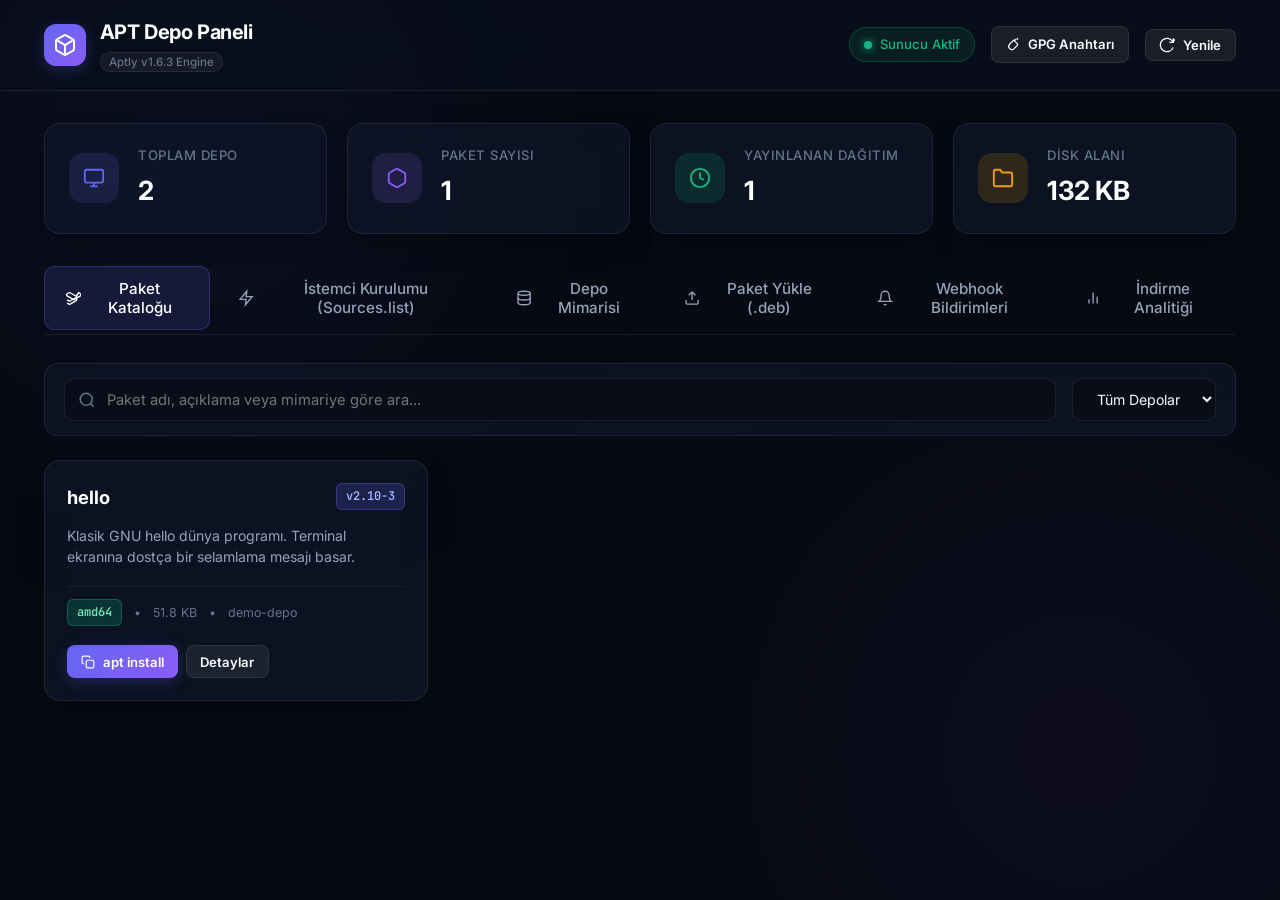
==== web/index.html @ 7cd5e66a "feat(metrics): add package download analytics, KPI cards, leaderboard and log parser" ====
<!DOCTYPE html>
<html lang="tr">
<head>
    <meta charset="UTF-8">
    <meta name="viewport" content="width=device-width, initial-scale=1.0">
    <title>APT Depo Yönetim Paneli</title>
    <meta name="description" content="Modern, hızlı ve açık kaynak APT Repository kontrol paneli. Paket arama, istemci yapılandırma ve durum izleme.">
    <!-- Google Fonts -->
    <link rel="preconnect" href="https://fonts.googleapis.com">
    <link rel="preconnect" href="https://fonts.gstatic.com" crossorigin>
    <link href="https://fonts.googleapis.com/css2?family=Inter:wght@300;400;500;600;700;800&family=JetBrains+Mono:wght@400;500;600&display=swap" rel="stylesheet">
    <link rel="stylesheet" href="index.css">
    <link rel="icon" type="image/svg+xml" href="data:image/svg+xml,<svg xmlns='http://www.w3.org/2000/svg' viewBox='0 0 24 24' fill='none' stroke='%236366f1' stroke-width='2'><path d='M21 16V8a2 2 0 0 0-1-1.73l-7-4a2 2 0 0 0-2 0l-7 4A2 2 0 0 0 3 8v8a2 2 0 0 0 1 1.73l7 4a2 2 0 0 0 2 0l7-4A2 2 0 0 0 21 16z'></path><polyline points='3.27 6.96 12 12.01 20.73 6.96'></polyline><line x1='12' y1='22.08' x2='12' y2='12'></line></svg>">
</head>
<body>
    <!-- Arka Plan Efekt Işıkları -->
    <div class="bg-glow bg-glow-1"></div>
    <div class="bg-glow bg-glow-2"></div>

    <!-- Üst Başlık (Navbar) -->
    <header class="navbar" id="mainNavbar">
        <div class="nav-container">
            <div class="nav-brand">
                <div class="brand-icon">
                    <svg width="24" height="24" viewBox="0 0 24 24" fill="none" stroke="currentColor" stroke-width="2">
                        <path d="M21 16V8a2 2 0 0 0-1-1.73l-7-4a2 2 0 0 0-2 0l-7 4A2 2 0 0 0 3 8v8a2 2 0 0 0 1 1.73l7 4a2 2 0 0 0 2 0l7-4A2 2 0 0 0 21 16z"></path>
                        <polyline points="3.27 6.96 12 12.01 20.73 6.96"></polyline>
                        <line x1="12" y1="22.08" x2="12" y2="12"></line>
                    </svg>
                </div>
                <div class="brand-text">
                    <span class="brand-title">APT Depo Paneli</span>
                    <span class="brand-badge">Aptly v1.6.3 Engine</span>
                </div>
            </div>

            <div class="nav-actions">
                <div class="server-status" id="serverStatusBadge">
                    <span class="status-dot"></span>
                    <span class="status-label" id="statusLabel">Sunucu Aktif</span>
                </div>
                <a href="/public.key" download="parslinux-archive-keyring.gpg" class="btn btn-secondary btn-sm" id="btnDownloadGpgNav" title="GPG Depo İmza Anahtarını İndir">
                    <svg width="15" height="15" viewBox="0 0 24 24" fill="none" stroke="currentColor" stroke-width="2">
                        <path d="M21 2l-2 2m-1-1l-3 3m5 5l-6-6-7 7a5 5 0 0 0 7 7l6-6z"></path>
                    </svg>
                    <span>GPG Anahtarı</span>
                </a>
                <button class="btn btn-secondary btn-sm" id="btnRefresh" title="Verileri Yenile">
                    <svg width="16" height="16" viewBox="0 0 24 24" fill="none" stroke="currentColor" stroke-width="2">
                        <path d="M21.5 2v6h-6M21.34 15.57a10 10 0 1 1-.57-8.38l5.67-5.67"/>
                    </svg>
                    <span>Yenile</span>
                </button>
            </div>
        </div>
    </header>

    <!-- Ana Konteyner -->
    <main class="main-content">
        <!-- İstatistik Kartları -->
        <section class="stats-grid" id="statsSection">
            <div class="stat-card">
                <div class="stat-icon stat-icon-blue">
                    <svg width="22" height="22" viewBox="0 0 24 24" fill="none" stroke="currentColor" stroke-width="2">
                        <rect x="2" y="3" width="20" height="14" rx="2" ry="2"></rect>
                        <line x1="8" y1="21" x2="16" y2="21"></line>
                        <line x1="12" y1="17" x2="12" y2="21"></line>
                    </svg>
                </div>
                <div class="stat-info">
                    <span class="stat-label">Toplam Depo</span>
                    <h3 class="stat-value" id="statRepoCount">--</h3>
                </div>
            </div>

            <div class="stat-card">
                <div class="stat-icon stat-icon-purple">
                    <svg width="22" height="22" viewBox="0 0 24 24" fill="none" stroke="currentColor" stroke-width="2">
                        <path d="M21 16V8a2 2 0 0 0-1-1.73l-7-4a2 2 0 0 0-2 0l-7 4A2 2 0 0 0 3 8v8a2 2 0 0 0 1 1.73l7 4a2 2 0 0 0 2 0l7-4A2 2 0 0 0 21 16z"></path>
                    </svg>
                </div>
                <div class="stat-info">
                    <span class="stat-label">Paket Sayısı</span>
                    <h3 class="stat-value" id="statPackageCount">--</h3>
                </div>
            </div>

            <div class="stat-card">
                <div class="stat-icon stat-icon-emerald">
                    <svg width="22" height="22" viewBox="0 0 24 24" fill="none" stroke="currentColor" stroke-width="2">
                        <circle cx="12" cy="12" r="10"></circle>
                        <polyline points="12 6 12 12 16 14"></polyline>
                    </svg>
                </div>
                <div class="stat-info">
                    <span class="stat-label">Yayınlanan Dağıtım</span>
                    <h3 class="stat-value" id="statPublishCount">--</h3>
                </div>
            </div>

            <div class="stat-card">
                <div class="stat-icon stat-icon-amber">
                    <svg width="22" height="22" viewBox="0 0 24 24" fill="none" stroke="currentColor" stroke-width="2">
                        <path d="M22 19a2 2 0 0 1-2 2H4a2 2 0 0 1-2-2V5a2 2 0 0 1 2-2h5l2 3h9a2 2 0 0 1 2 2z"></path>
                    </svg>
                </div>
                <div class="stat-info">
                    <span class="stat-label">Disk Alanı</span>
                    <h3 class="stat-value" id="statDiskUsage">--</h3>
                </div>
            </div>
        </section>

        <!-- Sekmeler (Tabs) -->
        <nav class="tabs-nav" id="tabsNav">
            <button class="tab-btn active" data-tab="packagesTab" id="tabBtnPackages">
                <svg width="18" height="18" viewBox="0 0 24 24" fill="none" stroke="currentColor" stroke-width="2">
                    <path d="M16.5 9.4 7.55 4.24a1.79 1.79 0 0 0-1.8 0L3.1 5.75a1.8 1.8 0 0 0 0 3.12l8.95 5.16a1.79 1.79 0 0 0 1.8 0l8.95-5.16a1.8 1.8 0 0 0 0-3.12l-2.65-1.53z"></path>
                    <path d="m3.1 14.85 2.65 1.53a1.79 1.79 0 0 0 1.8 0l8.95-5.16a1.8 1.8 0 0 0 0-3.12"></path>
                    <path d="m3.1 19.45 2.65 1.53a1.79 1.79 0 0 0 1.8 0l8.95-5.16a1.8 1.8 0 0 0 0-3.12"></path>
                </svg>
                <span>Paket Kataloğu</span>
            </button>

            <button class="tab-btn" data-tab="setupTab" id="tabBtnSetup">
                <svg width="18" height="18" viewBox="0 0 24 24" fill="none" stroke="currentColor" stroke-width="2">
                    <polygon points="13 2 3 14 12 14 11 22 21 10 12 10 13 2"></polygon>
                </svg>
                <span>İstemci Kurulumu (Sources.list)</span>
            </button>

            <button class="tab-btn" data-tab="reposTab" id="tabBtnRepos">
                <svg width="18" height="18" viewBox="0 0 24 24" fill="none" stroke="currentColor" stroke-width="2">
                    <ellipse cx="12" cy="5" rx="9" ry="3"></ellipse>
                    <path d="M21 12c0 1.66-4 3-9 3s-9-1.34-9-3"></path>
                    <path d="M3 5v14c0 1.66 4 3 9 3s9-1.34 9-3V5"></path>
                </svg>
                <span>Depo Mimarisi</span>
            </button>

            <button class="tab-btn" data-tab="uploadTab" id="tabBtnUpload">
                <svg width="18" height="18" viewBox="0 0 24 24" fill="none" stroke="currentColor" stroke-width="2">
                    <path d="M21 15v4a2 2 0 0 1-2 2H5a2 2 0 0 1-2-2v-4"></path>
                    <polyline points="17 8 12 3 7 8"></polyline>
                    <line x1="12" y1="3" x2="12" y2="15"></line>
                </svg>
                <span>Paket Yükle (.deb)</span>
            </button>

            <button class="tab-btn" data-tab="webhookTab" id="tabBtnWebhook">
                <svg width="18" height="18" viewBox="0 0 24 24" fill="none" stroke="currentColor" stroke-width="2">
                    <path d="M18 8A6 6 0 0 0 6 8c0 7-3 9-3 9h18s-3-2-3-9"></path>
                    <path d="M13.73 21a2 2 0 0 1-3.46 0"></path>
                </svg>
                <span>Webhook Bildirimleri</span>
            </button>

            <button class="tab-btn" data-tab="metricsTab" id="tabBtnMetrics">
                <svg width="18" height="18" viewBox="0 0 24 24" fill="none" stroke="currentColor" stroke-width="2">
                    <line x1="18" y1="20" x2="18" y2="10"></line>
                    <line x1="12" y1="20" x2="12" y2="4"></line>
                    <line x1="6" y1="20" x2="6" y2="14"></line>
                </svg>
                <span>İndirme Analitiği</span>
            </button>
        </nav>

        <!-- SEKME 1: PAKET KATALOĞU -->
        <div class="tab-content active" id="packagesTab">
            <!-- Arama & Filtre Çubuğu -->
            <div class="filter-card">
                <div class="search-input-group">
                    <svg class="search-icon" width="18" height="18" viewBox="0 0 24 24" fill="none" stroke="currentColor" stroke-width="2">
                        <circle cx="11" cy="11" r="8"></circle>
                        <line x1="21" y1="21" x2="16.65" y2="16.65"></line>
                    </svg>
                    <input type="text" id="searchInput" placeholder="Paket adı, açıklama veya mimariye göre ara..." autocomplete="off">
                </div>
                <div class="filter-select-group">
                    <select id="repoFilterSelect" aria-label="Depo Filtrele">
                        <option value="all">Tüm Depolar</option>
                    </select>
                </div>
            </div>

            <!-- Paket Kartları Grid -->
            <div class="packages-grid" id="packagesGrid">
                <div class="loading-state" id="packagesLoadingState">
                    <div class="spinner"></div>
                    <p>Paketler taranıyor...</p>
                </div>
            </div>
        </div>

        <!-- SEKME 2: İSTEMCİ KURULUMU (SOURCES.LIST GENERATOR) -->
        <div class="tab-content" id="setupTab">
            <div class="panel-card">
                <div class="panel-header">
                    <div>
                        <h2 class="panel-title">Debian / Ubuntu İstemci Bağlantısı</h2>
                        <p class="panel-subtitle">Bu deponun paketlerini kurmak isteyen istemci makinelerde aşağıdaki adımları uygulayın.</p>
                    </div>
                </div>

                <!-- Hızlı Tek Satır Kurulum Kutusu -->
                <div style="background: linear-gradient(135deg, rgba(99, 102, 241, 0.15), rgba(139, 92, 246, 0.15)); border: 1px solid rgba(99, 102, 241, 0.35); border-radius: 14px; padding: 1.25rem; margin-bottom: 2rem;">
                    <div style="display: flex; align-items: center; gap: 0.6rem; margin-bottom: 0.6rem;">
                        <span style="font-size: 1.2rem;">⚡</span>
                        <h4 style="font-size: 1.05rem; font-weight: 700; color: #fff;">Tek Komutla Otomatik Kurulum (GPG + Depo)</h4>
                        <span class="badge badge-emerald">Önerilen</span>
                    </div>
                    <p style="font-size: 0.88rem; color: var(--text-secondary); margin-bottom: 0.85rem;">İstemci makinenizde sadece şu tek satırı çalıştırarak GPG anahtarını ve depo listesini otomatik kurabilirsiniz:</p>
                    <div class="code-box">
                        <pre><code id="codeOneLineInstall">curl -sSL http://localhost:8080/install.sh | sudo bash</code></pre>
                        <button class="copy-btn" data-copy="codeOneLineInstall" title="Kopyala">
                            <svg width="16" height="16" viewBox="0 0 24 24" fill="none" stroke="currentColor" stroke-width="2"><rect x="9" y="9" width="13" height="13" rx="2" ry="2"></rect><path d="M5 15H4a2 2 0 0 1-2-2V4a2 2 0 0 1 2-2h9a2 2 0 0 1 2 2v1"></path></svg>
                            <span>Kopyala</span>
                        </button>
                    </div>
                </div>

                <div class="setup-steps">
                    <!-- Adım 0: GPG İmzalı Kurulum (Önerilen) -->
                    <div class="setup-step">
                        <div class="step-badge" style="background: #10b981;">🔑</div>
                        <div class="step-body">
                            <h4 class="step-title">GPG Anahtarını İndirin ve Doğrulayın (Güvenli Yöntem)</h4>
                            <p class="step-desc">Resmi Debian standartlarına uygun olarak genel anahtarı <code>/etc/apt/keyrings/</code> dizinine kaydedin:</p>
                            <div class="code-box">
                                <pre><code id="codeGpgKeyImport">sudo mkdir -p /etc/apt/keyrings && curl -fsSL http://localhost:8080/public.key | sudo gpg --dearmor --yes -o /etc/apt/keyrings/parslinux-archive-keyring.gpg</code></pre>
                                <button class="copy-btn" data-copy="codeGpgKeyImport" title="Kopyala">
                                    <svg width="16" height="16" viewBox="0 0 24 24" fill="none" stroke="currentColor" stroke-width="2"><rect x="9" y="9" width="13" height="13" rx="2" ry="2"></rect><path d="M5 15H4a2 2 0 0 1-2-2V4a2 2 0 0 1 2-2h9a2 2 0 0 1 2 2v1"></path></svg>
                                    <span>Kopyala</span>
                                </button>
                            </div>
                        </div>
                    </div>

                    <!-- Adım 1 -->
                    <div class="setup-step">
                        <div class="step-badge">1</div>
                        <div class="step-body">
                            <h4 class="step-title">GPG İmzalı Depo Adresini Sources Listesine Ekleyin</h4>
                            <p class="step-desc">İstemci makinede <code>/etc/apt/sources.list.d/parslinux.list</code> dosyasını oluşturun:</p>
                            <div class="code-box">
                                <pre><code id="codeSourcesGpgLine">echo "deb [signed-by=/etc/apt/keyrings/parslinux-archive-keyring.gpg] http://localhost:8080/ bookworm main" | sudo tee /etc/apt/sources.list.d/parslinux.list</code></pre>
                                <button class="copy-btn" data-copy="codeSourcesGpgLine" title="Kopyala">
                                    <svg width="16" height="16" viewBox="0 0 24 24" fill="none" stroke="currentColor" stroke-width="2"><rect x="9" y="9" width="13" height="13" rx="2" ry="2"></rect><path d="M5 15H4a2 2 0 0 1-2-2V4a2 2 0 0 1 2-2h9a2 2 0 0 1 2 2v1"></path></svg>
                                    <span>Kopyala</span>
                                </button>
                            </div>
                        </div>
                    </div>

                    <!-- Alternatif Güvensiz / Test Kurulumu -->
                    <div class="setup-step">
                        <div class="step-badge" style="background: #64748b;">⚡</div>
                        <div class="step-body">
                            <h4 class="step-title">Alternatif: GPG'siz Test Kurulumu (trusted=yes)</h4>
                            <p class="step-desc">Test ortamları için imza kontrolü olmadan hızlıca bağlanmak isterseniz:</p>
                            <div class="code-box">
                                <pre><code id="codeSourcesLine">echo "deb [trusted=yes] http://localhost:8080/ bookworm main" | sudo tee /etc/apt/sources.list.d/parslinux.list</code></pre>
                                <button class="copy-btn" data-copy="codeSourcesLine" title="Kopyala">
                                    <svg width="16" height="16" viewBox="0 0 24 24" fill="none" stroke="currentColor" stroke-width="2"><rect x="9" y="9" width="13" height="13" rx="2" ry="2"></rect><path d="M5 15H4a2 2 0 0 1-2-2V4a2 2 0 0 1 2-2h9a2 2 0 0 1 2 2v1"></path></svg>
                                    <span>Kopyala</span>
                                </button>
                            </div>
                        </div>
                    </div>

                    <!-- Adım 2 -->
                    <div class="setup-step">
                        <div class="step-badge">2</div>
                        <div class="step-body">
                            <h4 class="step-title">Paket Listelerini Güncelleyin</h4>
                            <p class="step-desc">Yeni eklenen deponun meta verilerini ve paket listesini çekin:</p>
                            <div class="code-box">
                                <pre><code id="codeAptUpdate">sudo apt update</code></pre>
                                <button class="copy-btn" data-copy="codeAptUpdate" title="Kopyala">
                                    <svg width="16" height="16" viewBox="0 0 24 24" fill="none" stroke="currentColor" stroke-width="2"><rect x="9" y="9" width="13" height="13" rx="2" ry="2"></rect><path d="M5 15H4a2 2 0 0 1-2-2V4a2 2 0 0 1 2-2h9a2 2 0 0 1 2 2v1"></path></svg>
                                    <span>Kopyala</span>
                                </button>
                            </div>
                        </div>
                    </div>

                    <!-- Adım 3 -->
                    <div class="setup-step">
                        <div class="step-badge">3</div>
                        <div class="step-body">
                            <h4 class="step-title">İstediğiniz Paketi Kurun</h4>
                            <p class="step-desc">Artık depodaki paketleri standart apt aracıyla kurabilirsiniz:</p>
                            <div class="code-box">
                                <pre><code id="codeAptInstall">sudo apt install hello</code></pre>
                                <button class="copy-btn" data-copy="codeAptInstall" title="Kopyala">
                                    <svg width="16" height="16" viewBox="0 0 24 24" fill="none" stroke="currentColor" stroke-width="2"><rect x="9" y="9" width="13" height="13" rx="2" ry="2"></rect><path d="M5 15H4a2 2 0 0 1-2-2V4a2 2 0 0 1 2-2h9a2 2 0 0 1 2 2v1"></path></svg>
                                    <span>Kopyala</span>
                                </button>
                            </div>
                        </div>
                    </div>
                </div>
            </div>
        </div>

        <!-- SEKME 3: DEPO MİMARİSİ -->
        <div class="tab-content" id="reposTab">
            <div class="panel-card">
                <div class="panel-header">
                    <div>
                        <h2 class="panel-title">Tanımlı Yerel Depolar ve Yayınlar</h2>
                        <p class="panel-subtitle">Aptly veritabanındaki yerel depolar, yayınlanan dağıtımlar ve depolama durumları.</p>
                    </div>
                </div>

                <div class="repo-tree-container" id="repoTreeContainer">
                    <div class="loading-state">
                        <div class="spinner"></div>
                        <p>Depo mimarisi yükleniyor...</p>
                    </div>
                </div>
        </div>

        <!-- SEKME 4: PAKET YÜKLEME FORMU -->
        <div class="tab-content" id="uploadTab">
            <div class="panel-card">
                <div class="panel-header">
                    <div>
                        <h2 class="panel-title">Depoya Yeni Paket Yükle</h2>
                        <p class="panel-subtitle">Yerel bilgisayarınızdaki .deb paketlerini sürükleyip bırakarak depoya ekleyin ve anında yayınlayın.</p>
                    </div>
                </div>

                <div class="upload-container">
                    <div style="margin-bottom: 1.5rem;">
                        <label for="uploadTargetRepo" style="display: block; font-size: 0.9rem; font-weight: 600; color: #fff; margin-bottom: 0.5rem;">Hedef Depo:</label>
                        <select id="uploadTargetRepo" style="background: rgba(0, 0, 0, 0.35); border: 1px solid var(--border-color); color: #fff; padding: 0.65rem 1rem; border-radius: 10px; width: 100%; max-width: 360px; font-family: inherit; font-size: 0.9rem; outline: none;">
                            <!-- Dinamik dolar -->
                        </select>
                    </div>

                    <div class="dropzone" id="dropzone">
                        <div class="dropzone-icon">
                            <svg width="48" height="48" viewBox="0 0 24 24" fill="none" stroke="currentColor" stroke-width="1.5">
                                <path d="M21 15v4a2 2 0 0 1-2 2H5a2 2 0 0 1-2-2v-4"></path>
                                <polyline points="17 8 12 3 7 8"></polyline>
                                <line x1="12" y1="3" x2="12" y2="15"></line>
                            </svg>
                        </div>
                        <h4 class="dropzone-title">.deb Dosyalarını Buraya Sürükleyip Bırakın</h4>
                        <p class="dropzone-subtitle">veya dosya seçmek için tıklayın</p>
                        <input type="file" id="fileInput" accept=".deb" multiple style="display: none;">
                    </div>

                    <div id="uploadSelectedFiles" style="margin-top: 1.5rem; display: none;">
                        <h5 style="color: #fff; font-size: 0.95rem; margin-bottom: 0.6rem;">Seçilen Paketler:</h5>
                        <ul id="selectedFilesList" style="list-style: none; display: flex; flex-direction: column; gap: 0.5rem;"></ul>
                        <div style="margin-top: 1.25rem; display: flex; gap: 1rem; align-items: center;">
                            <button class="btn btn-primary" id="btnSubmitUpload">
                                <svg width="16" height="16" viewBox="0 0 24 24" fill="none" stroke="currentColor" stroke-width="2">
                                    <polyline points="20 6 9 17 4 12"></polyline>
                                </svg>
                                <span>Depoya Yükle ve Yayınla</span>
                            </button>
                            <span id="uploadProgressText" style="font-size: 0.88rem; color: var(--text-muted);"></span>
                        </div>
                    </div>
                </div>
            </div>
        </div>

        <!-- SEKME 5: WEBHOOK BİLDİRİMLERİ (DISCORD / TELEGRAM / SLACK) -->
        <div class="tab-content" id="webhookTab">
            <div class="panel-card">
                <div class="panel-header" style="display: flex; justify-content: space-between; align-items: flex-start; flex-wrap: wrap; gap: 1rem;">
                    <div>
                        <h2 class="panel-title">📢 Webhook Bildirim Entegrasyonu</h2>
                        <p class="panel-subtitle">Depoya yeni .deb paketi yüklendiğinde Discord, Telegram veya Slack kanallarına anında canlı duyuru gönderin.</p>
                    </div>
                    <div id="webhookStatusIndicator" class="badge badge-primary" style="font-size: 0.85rem; padding: 0.5rem 0.9rem;">
                        Durum Kontrol Ediliyor...
                    </div>
                </div>

                <div class="webhook-grid">
                    <!-- Discord -->
                    <div class="webhook-card">
                        <div class="webhook-card-header">
                            <div class="webhook-card-icon" style="background: rgba(88, 101, 242, 0.2); color: #5865F2;">🎮</div>
                            <div>
                                <h4 class="webhook-card-title">Discord</h4>
                                <span class="badge badge-primary" style="font-size: 0.7rem;">Zengin Embed</span>
                            </div>
                        </div>
                        <p class="webhook-card-desc">Kanal ayarlarına gidip bir Webhook URL'si oluşturun. Yeni paketler renkli başlık ve detay kartlarıyla iletilir.</p>
                    </div>

                    <!-- Telegram -->
                    <div class="webhook-card">
                        <div class="webhook-card-header">
                            <div class="webhook-card-icon" style="background: rgba(36, 161, 222, 0.2); color: #24A1DE;">✈️</div>
                            <div>
                                <h4 class="webhook-card-title">Telegram</h4>
                                <span class="badge badge-emerald" style="font-size: 0.7rem;">Bot API</span>
                            </div>
                        </div>
                        <p class="webhook-card-desc">BotFather'dan aldığınız <code>TELEGRAM_BOT_TOKEN</code> ve grubunuzun <code>TELEGRAM_CHAT_ID</code> bilgisiyle Markdown bildirimleri alın.</p>
                    </div>

                    <!-- Slack -->
                    <div class="webhook-card">
                        <div class="webhook-card-header">
                            <div class="webhook-card-icon" style="background: rgba(74, 21, 75, 0.2); color: #E01E5A;">💼</div>
                            <div>
                                <h4 class="webhook-card-title">Slack</h4>
                                <span class="badge badge-amber" style="font-size: 0.7rem;">Incoming Webhook</span>
                            </div>
                        </div>
                        <p class="webhook-card-desc">Slack çalışma alanınızda Incoming Webhook oluşturarak ekibinize anlık paket yayın duyuruları gönderin.</p>
                    </div>
                </div>

                <!-- Test Kutusu -->
                <div class="webhook-test-box">
                    <div style="display: flex; justify-content: space-between; align-items: center; flex-wrap: wrap; gap: 1rem;">
                        <div>
                            <h4 style="color: #fff; font-size: 1rem; font-weight: 700; margin-bottom: 0.25rem;">Webhook Canlı Testi</h4>
                            <p style="color: var(--text-secondary); font-size: 0.85rem;">Yapılandırılmış kanallara örnek test paketi bildirimi gönderin.</p>
                        </div>
                        <button class="btn btn-primary" id="btnSendWebhookTest">
                            <svg width="16" height="16" viewBox="0 0 24 24" fill="none" stroke="currentColor" stroke-width="2">
                                <line x1="22" y1="2" x2="11" y2="13"></line>
                                <polygon points="22 2 15 22 11 13 2 9 22 2"></polygon>
                            </svg>
                            <span>Test Bildirimi Gönder</span>
                        </button>
                    </div>
                    <pre class="webhook-output-console" id="webhookConsoleOutput" style="display: none;"></pre>
                </div>

                <div style="margin-top: 1.5rem; background: rgba(255, 255, 255, 0.03); border: 1px dashed var(--border-color); border-radius: 10px; padding: 1rem 1.25rem; font-size: 0.85rem; color: var(--text-secondary);">
                    💡 <strong>Ayar Dosyası:</strong> <code>.webhook.env</code> dosyasını (örnek: <code>.webhook.env.example</code>) proje ana dizinine yerleştirip URL ve jetonlarınızı girmeniz yeterlidir.
                </div>
            </div>
        </div>

        <!-- SEKME 6: İNDİRME ANALİTİĞİ VE METRİKLER -->
        <div class="tab-content" id="metricsTab">
            <div class="metrics-container">
                <!-- Metrik Özet Kartları -->
                <div class="metrics-kpi-grid">
                    <div class="metric-kpi-card">
                        <div class="metric-kpi-icon icon-indigo">
                            <svg width="22" height="22" viewBox="0 0 24 24" fill="none" stroke="currentColor" stroke-width="2">
                                <path d="M21 15v4a2 2 0 0 1-2 2H5a2 2 0 0 1-2-2v-4"></path>
                                <polyline points="7 10 12 15 17 10"></polyline>
                                <line x1="12" y1="15" x2="12" y2="3"></line>
                            </svg>
                        </div>
                        <div class="metric-kpi-body">
                            <span class="metric-kpi-label">Toplam İndirme</span>
                            <h3 class="metric-kpi-val" id="metricTotalDownloads">0</h3>
                            <span class="metric-kpi-sub">Başarılı .deb istekleri</span>
                        </div>
                    </div>

                    <div class="metric-kpi-card">
                        <div class="metric-kpi-icon icon-cyan">
                            <svg width="22" height="22" viewBox="0 0 24 24" fill="none" stroke="currentColor" stroke-width="2">
                                <path d="M4 14.899A7 7 0 1 1 15.71 8h1.79a4.5 4.5 0 0 1 2.5 8.242"></path>
                                <path d="M12 12v9"></path>
                                <path d="m8 17 4 4 4-4"></path>
                            </svg>
                        </div>
                        <div class="metric-kpi-body">
                            <span class="metric-kpi-label">Aktarılan Veri</span>
                            <h3 class="metric-kpi-val" id="metricTotalBandwidth">0 MB</h3>
                            <span class="metric-kpi-sub">Bant genişliği tüketimi</span>
                        </div>
                    </div>

                    <div class="metric-kpi-card">
                        <div class="metric-kpi-icon icon-emerald">
                            <svg width="22" height="22" viewBox="0 0 24 24" fill="none" stroke="currentColor" stroke-width="2">
                                <polygon points="12 2 15.09 8.26 22 9.27 17 14.14 18.18 21.02 12 17.77 5.82 21.02 7 14.14 2 9.27 8.91 8.26 12 2"></polygon>
                            </svg>
                        </div>
                        <div class="metric-kpi-body">
                            <span class="metric-kpi-label">En Popüler Paket</span>
                            <h3 class="metric-kpi-val" id="metricTopPackage" style="font-size: 1.25rem;">-</h3>
                            <span class="metric-kpi-sub" id="metricTopPackageCount">Henüz indirme yok</span>
                        </div>
                    </div>

                    <div class="metric-kpi-card">
                        <div class="metric-kpi-icon icon-amber">
                            <svg width="22" height="22" viewBox="0 0 24 24" fill="none" stroke="currentColor" stroke-width="2">
                                <circle cx="12" cy="12" r="10"></circle>
                                <polyline points="12 6 12 12 16 14"></polyline>
                            </svg>
                        </div>
                        <div class="metric-kpi-body">
                            <span class="metric-kpi-label">Son İndirme Zamanı</span>
                            <h3 class="metric-kpi-val" id="metricLastDownload" style="font-size: 1.1rem;">-</h3>
                            <span class="metric-kpi-sub" id="metricLastPackage">-</span>
                        </div>
                    </div>
                </div>

                <!-- Detay Grid: Liderlik Tablosu & Canlı İndirme Akışı -->
                <div class="metrics-grid">
                    <!-- Sol Panel: En Çok İndirilenler Tablosu -->
                    <div class="metrics-box">
                        <div class="metrics-box-header">
                            <h4 class="metrics-box-title">
                                <svg width="18" height="18" viewBox="0 0 24 24" fill="none" stroke="currentColor" stroke-width="2">
                                    <path d="M6 9H4.5a2.5 2.5 0 0 1 0-5H6"></path>
                                    <path d="M18 9h1.5a2.5 2.5 0 0 0 0-5H18"></path>
                                    <path d="M4 22h16"></path>
                                    <path d="M10 14.66V17c0 .55-.47.98-.97 1.21C7.85 18.75 7 20.24 7 22"></path>
                                    <path d="M14 14.66V17c0 .55.47.98.97 1.21C16.15 18.75 17 20.24 17 22"></path>
                                    <path d="M18 2H6v7a6 6 0 0 0 12 0V2Z"></path>
                                </svg>
                                <span>Paket İndirme Liderlik Tablosu</span>
                            </h4>
                            <span class="badge badge-primary" id="metricTrackedPkgsBadge">0 Takip Edilen Paket</span>
                        </div>

                        <div class="metrics-table-wrapper">
                            <table class="metrics-table" id="metricsTable">
                                <thead>
                                    <tr>
                                        <th style="width: 44px;">#</th>
                                        <th>Paket Adı</th>
                                        <th>Sürüm</th>
                                        <th>İndirmeler</th>
                                        <th>Oran</th>
                                        <th>Aktarım</th>
                                    </tr>
                                </thead>
                                <tbody id="metricsTableBody">
                                    <tr>
                                        <td colspan="6" class="text-center text-muted" style="padding: 2.5rem;">Henüz kayıtlı paket indirmesi bulunmuyor.</td>
                                    </tr>
                                </tbody>
                            </table>
                        </div>
                    </div>

                    <!-- Sağ Panel: Canlı İndirme Günlüğü -->
                    <div class="metrics-box">
                        <div class="metrics-box-header">
                            <h4 class="metrics-box-title">
                                <svg width="18" height="18" viewBox="0 0 24 24" fill="none" stroke="currentColor" stroke-width="2">
                                    <polyline points="22 12 18 12 15 21 9 3 6 12 2 12"></polyline>
                                </svg>
                                <span>Canlı İndirme Günlüğü</span>
                            </h4>
                            <span class="badge badge-emerald" id="metricLiveStatusBadge">Gerçek Zamanlı</span>
                        </div>

                        <div class="metrics-feed" id="metricsFeed">
                            <div class="text-center text-muted" style="padding: 3rem 1rem;">
                                İstemcilerden (APT, browser, cURL) gelen indirme istekleri burada canlı listelenir.
                            </div>
                        </div>
                    </div>
                </div>

                <!-- Alt Aksiyon Çubuğu -->
                <div class="metrics-actions-bar">
                    <div class="metrics-actions-left">
                        <button class="btn btn-primary btn-sm" id="btnSimulateDownload">
                            <svg width="15" height="15" viewBox="0 0 24 24" fill="none" stroke="currentColor" stroke-width="2">
                                <polygon points="5 3 19 12 5 21 5 3"></polygon>
                            </svg>
                            <span>Test İndirmesi Simüle Et</span>
                        </button>
                        <button class="btn btn-secondary btn-sm" id="btnRefreshMetrics">
                            <svg width="15" height="15" viewBox="0 0 24 24" fill="none" stroke="currentColor" stroke-width="2">
                                <path d="M21.5 2v6h-6M21.34 15.57a10 10 0 1 1-.57-8.38l5.67-5.67"/>
                            </svg>
                            <span>Yenile</span>
                        </button>
                        <button class="btn btn-secondary btn-sm" id="btnResetMetrics" style="border-color: rgba(239, 68, 68, 0.4); color: #f87171;">
                            <svg width="15" height="15" viewBox="0 0 24 24" fill="none" stroke="currentColor" stroke-width="2">
                                <polyline points="3 6 5 6 21 6"></polyline>
                                <path d="M19 6v14a2 2 0 0 1-2 2H7a2 2 0 0 1-2-2V6m3 0V4a2 2 0 0 1 2-2h4a2 2 0 0 1 2 2v2"></path>
                            </svg>
                            <span>Sıfırla</span>
                        </button>
                    </div>
                    <div class="metrics-info-hint">
                        💡 Nginx/Caddy üretim loglarını aktarmak için: <code>./scripts/parse_download_logs.py /var/log/nginx/access.log</code>
                    </div>
                </div>
            </div>
        </div>
    </main>

    <!-- Paket Detay Modalı -->
    <div class="modal-overlay" id="packageModal">
        <div class="modal-dialog" style="max-width: 720px;">
            <div class="modal-header">
                <div class="modal-title-group">
                    <h3 class="modal-title" id="modalPkgName">Paket Adı</h3>
                    <span class="badge badge-primary" id="modalPkgVersion">v1.0.0</span>
                </div>
                <button class="modal-close-btn" id="modalCloseBtn" aria-label="Kapat">&times;</button>
            </div>
            <div class="modal-body" id="modalPkgBody">
                <!-- Dinamik detaylar buraya gelir -->
            </div>

            <!-- Bağımlılık Ağacı Görselleştirici -->
            <div class="dep-tree-container" id="modalDepContainer" style="padding: 0 1.5rem 1.5rem 1.5rem;">
                <div class="dep-tree-header">
                    <h4 class="dep-tree-title">
                        <svg width="18" height="18" viewBox="0 0 24 24" fill="none" stroke="currentColor" stroke-width="2">
                            <circle cx="18" cy="5" r="3"></circle>
                            <circle cx="6" cy="12" r="3"></circle>
                            <circle cx="18" cy="19" r="3"></circle>
                            <line x1="8.59" y1="13.51" x2="15.42" y2="17.49"></line>
                            <line x1="15.41" y1="6.51" x2="8.59" y2="10.49"></line>
                        </svg>
                        <span>Paket Bağımlılık Ağacı</span>
                    </h4>
                    <span class="badge badge-emerald" id="modalDepSummary">0 Bağımlılık</span>
                </div>
                <div id="modalDepTreeContent">
                    <!-- Bağımlılık nodeları dinamik yüklenir -->
                </div>
            </div>

            <div class="modal-footer">
                <a href="#" class="btn btn-primary" id="modalDownloadBtn" download>
                    <svg width="16" height="16" viewBox="0 0 24 24" fill="none" stroke="currentColor" stroke-width="2">
                        <path d="M21 15v4a2 2 0 0 1-2 2H5a2 2 0 0 1-2-2v-4"></path>
                        <polyline points="7 10 12 15 17 10"></polyline>
                        <line x1="12" y1="15" x2="12" y2="3"></line>
                    </svg>
                    <span>.deb İndir</span>
                </a>
                <button class="btn btn-secondary" id="modalCloseFooterBtn">Kapat</button>
            </div>
        </div>
    </div>

    <!-- Bildirim (Toast) Konteyneri -->
    <div class="toast-container" id="toastContainer"></div>

    <script src="app.js"></script>
</body>
</html>
---- web/index.css ----
/* ==============================================================================
   APT Depo Dashboard - Modern Glassmorphism CSS
   ============================================================================== */

:root {
    /* Renk Paleti */
    --bg-main: #070a12;
    --bg-surface: rgba(15, 23, 42, 0.65);
    --bg-surface-hover: rgba(30, 41, 59, 0.75);
    --bg-card: rgba(18, 26, 47, 0.55);
    --border-color: rgba(255, 255, 255, 0.08);
    --border-color-hover: rgba(99, 102, 241, 0.4);

    /* Akzent Renkleri */
    --primary: #6366f1;
    --primary-hover: #4f46e5;
    --primary-glow: rgba(99, 102, 241, 0.25);
    --secondary: #8b5cf6;
    --emerald: #10b981;
    --emerald-glow: rgba(16, 185, 129, 0.25);
    --amber: #f59e0b;
    --cyan: #06b6d4;
    --red: #ef4444;

    /* Metin Renkleri */
    --text-primary: #f8fafc;
    --text-secondary: #94a3b8;
    --text-muted: #64748b;

    /* Tipografi */
    --font-sans: 'Inter', -apple-system, BlinkMacSystemFont, "Segoe UI", Roboto, sans-serif;
    --font-mono: 'JetBrains Mono', monospace;

    /* Geçişler ve Gölgeler */
    --transition: all 0.2s cubic-bezier(0.16, 1, 0.3, 1);
    --glass-blur: blur(16px);
    --card-shadow: 0 10px 30px -10px rgba(0, 0, 0, 0.5);
    --glow-shadow: 0 0 25px rgba(99, 102, 241, 0.35);
}

* {
    margin: 0;
    padding: 0;
    box-sizing: border-box;
}

body {
    background-color: var(--bg-main);
    color: var(--text-primary);
    font-family: var(--font-sans);
    line-height: 1.6;
    min-height: 100vh;
    overflow-x: hidden;
    position: relative;
    -webkit-font-smoothing: antialiased;
}

/* Arka Plan Glow Efektleri */
.bg-glow {
    position: fixed;
    width: 600px;
    height: 600px;
    border-radius: 50%;
    filter: blur(140px);
    pointer-events: none;
    z-index: 0;
    opacity: 0.15;
}

.bg-glow-1 {
    top: -150px;
    left: -100px;
    background: radial-gradient(circle, var(--primary), transparent 70%);
}

.bg-glow-2 {
    bottom: -150px;
    right: -100px;
    background: radial-gradient(circle, var(--secondary), transparent 70%);
}

/* Üst Başlık (Navbar) */
.navbar {
    position: sticky;
    top: 0;
    z-index: 100;
    background: rgba(10, 15, 29, 0.75);
    backdrop-filter: var(--glass-blur);
    border-bottom: 1px solid var(--border-color);
}

.nav-container {
    max-width: 1240px;
    margin: 0 auto;
    padding: 1rem 1.5rem;
    display: flex;
    align-items: center;
    justify-content: space-between;
}

.nav-brand {
    display: flex;
    align-items: center;
    gap: 0.85rem;
}

.brand-icon {
    width: 42px;
    height: 42px;
    border-radius: 12px;
    background: linear-gradient(135deg, var(--primary), var(--secondary));
    display: flex;
    align-items: center;
    justify-content: center;
    color: #fff;
    box-shadow: 0 4px 15px var(--primary-glow);
}

.brand-title {
    font-size: 1.25rem;
    font-weight: 700;
    letter-spacing: -0.02em;
    color: #fff;
    display: block;
}

.brand-badge {
    font-size: 0.72rem;
    font-weight: 500;
    color: var(--text-muted);
    background: rgba(255, 255, 255, 0.05);
    padding: 2px 8px;
    border-radius: 999px;
    border: 1px solid var(--border-color);
}

.nav-actions {
    display: flex;
    align-items: center;
    gap: 1rem;
}

.server-status {
    display: flex;
    align-items: center;
    gap: 0.5rem;
    padding: 6px 14px;
    border-radius: 999px;
    background: rgba(16, 185, 129, 0.1);
    border: 1px solid rgba(16, 185, 129, 0.25);
    font-size: 0.82rem;
    font-weight: 500;
    color: var(--emerald);
}

.status-dot {
    width: 8px;
    height: 8px;
    border-radius: 50%;
    background-color: var(--emerald);
    box-shadow: 0 0 8px var(--emerald);
    animation: pulse 2s infinite;
}

@keyframes pulse {
    0%, 100% { opacity: 1; transform: scale(1); }
    50% { opacity: 0.5; transform: scale(0.9); }
}

/* Ana İçerik */
.main-content {
    max-width: 1240px;
    margin: 0 auto;
    padding: 2rem 1.5rem;
    position: relative;
    z-index: 1;
}

/* İstatistik Kartları Grid */
.stats-grid {
    display: grid;
    grid-template-columns: repeat(auto-fit, minmax(240px, 1fr));
    gap: 1.25rem;
    margin-bottom: 2rem;
}

.stat-card {
    background: var(--bg-card);
    backdrop-filter: var(--glass-blur);
    border: 1px solid var(--border-color);
    border-radius: 16px;
    padding: 1.35rem 1.5rem;
    display: flex;
    align-items: center;
    gap: 1.2rem;
    transition: var(--transition);
    box-shadow: var(--card-shadow);
}

.stat-card:hover {
    transform: translateY(-2px);
    border-color: var(--border-color-hover);
    box-shadow: 0 12px 35px -10px rgba(0, 0, 0, 0.6);
}

.stat-icon {
    width: 50px;
    height: 50px;
    border-radius: 14px;
    display: flex;
    align-items: center;
    justify-content: center;
}

.stat-icon-blue { background: rgba(99, 102, 241, 0.15); color: var(--primary); }
.stat-icon-purple { background: rgba(139, 92, 246, 0.15); color: var(--secondary); }
.stat-icon-emerald { background: rgba(16, 185, 129, 0.15); color: var(--emerald); }
.stat-icon-amber { background: rgba(245, 158, 11, 0.15); color: var(--amber); }

.stat-label {
    font-size: 0.82rem;
    color: var(--text-muted);
    font-weight: 500;
    text-transform: uppercase;
    letter-spacing: 0.04em;
    display: block;
    margin-bottom: 0.2rem;
}

.stat-value {
    font-size: 1.65rem;
    font-weight: 700;
    color: #fff;
    letter-spacing: -0.02em;
}

/* Sekmeler (Tabs) */
.tabs-nav {
    display: flex;
    gap: 0.5rem;
    border-bottom: 1px solid var(--border-color);
    margin-bottom: 1.75rem;
    padding-bottom: 0.25rem;
}

.tab-btn {
    background: transparent;
    border: none;
    color: var(--text-secondary);
    font-family: inherit;
    font-size: 0.95rem;
    font-weight: 500;
    padding: 0.75rem 1.25rem;
    border-radius: 10px;
    cursor: pointer;
    display: flex;
    align-items: center;
    gap: 0.6rem;
    transition: var(--transition);
    position: relative;
}

.tab-btn:hover {
    color: var(--text-primary);
    background: rgba(255, 255, 255, 0.04);
}

.tab-btn.active {
    color: #fff;
    background: rgba(99, 102, 241, 0.15);
    border: 1px solid rgba(99, 102, 241, 0.3);
}

.tab-content {
    display: none;
    animation: fadeIn 0.3s ease;
}

.tab-content.active {
    display: block;
}

@keyframes fadeIn {
    from { opacity: 0; transform: translateY(6px); }
    to { opacity: 1; transform: translateY(0); }
}

/* Arama ve Filtreleme Kartı */
.filter-card {
    background: var(--bg-card);
    backdrop-filter: var(--glass-blur);
    border: 1px solid var(--border-color);
    border-radius: 14px;
    padding: 0.85rem 1.2rem;
    display: flex;
    gap: 1rem;
    margin-bottom: 1.5rem;
    align-items: center;
}

.search-input-group {
    flex: 1;
    position: relative;
    display: flex;
    align-items: center;
}

.search-icon {
    position: absolute;
    left: 14px;
    color: var(--text-muted);
}

.search-input-group input {
    width: 100%;
    background: rgba(0, 0, 0, 0.25);
    border: 1px solid var(--border-color);
    padding: 0.7rem 1rem 0.7rem 2.6rem;
    border-radius: 10px;
    color: #fff;
    font-family: inherit;
    font-size: 0.92rem;
    outline: none;
    transition: var(--transition);
}

.search-input-group input:focus {
    border-color: var(--primary);
    box-shadow: 0 0 0 3px var(--primary-glow);
}

.filter-select-group select {
    background: rgba(0, 0, 0, 0.25);
    border: 1px solid var(--border-color);
    padding: 0.7rem 1.2rem;
    border-radius: 10px;
    color: var(--text-primary);
    font-family: inherit;
    font-size: 0.88rem;
    outline: none;
    cursor: pointer;
    transition: var(--transition);
}

.filter-select-group select:focus {
    border-color: var(--primary);
}

/* Paket Kartları Grid */
.packages-grid {
    display: grid;
    grid-template-columns: repeat(auto-fill, minmax(320px, 1fr));
    gap: 1.25rem;
}

.package-card {
    background: var(--bg-card);
    backdrop-filter: var(--glass-blur);
    border: 1px solid var(--border-color);
    border-radius: 16px;
    padding: 1.4rem;
    display: flex;
    flex-direction: column;
    justify-content: space-between;
    transition: var(--transition);
    box-shadow: var(--card-shadow);
    position: relative;
    overflow: hidden;
}

.package-card:hover {
    transform: translateY(-3px);
    border-color: var(--border-color-hover);
    box-shadow: 0 15px 35px -10px rgba(0, 0, 0, 0.65);
}

.package-header {
    display: flex;
    justify-content: space-between;
    align-items: flex-start;
    margin-bottom: 0.75rem;
}

.package-title {
    font-size: 1.15rem;
    font-weight: 700;
    color: #fff;
    letter-spacing: -0.01em;
}

.badge {
    font-size: 0.75rem;
    font-weight: 600;
    padding: 3px 9px;
    border-radius: 6px;
    font-family: var(--font-mono);
}

.badge-primary { background: rgba(99, 102, 241, 0.2); color: #a5b4fc; border: 1px solid rgba(99, 102, 241, 0.35); }
.badge-emerald { background: rgba(16, 185, 129, 0.2); color: #6ee7b7; border: 1px solid rgba(16, 185, 129, 0.35); }
.badge-muted { background: rgba(255, 255, 255, 0.05); color: var(--text-muted); border: 1px solid var(--border-color); }

.package-desc {
    font-size: 0.88rem;
    color: var(--text-secondary);
    margin-bottom: 1.2rem;
    line-height: 1.5;
    flex-grow: 1;
}

.package-meta {
    display: flex;
    align-items: center;
    gap: 0.75rem;
    font-size: 0.78rem;
    color: var(--text-muted);
    margin-bottom: 1.2rem;
    padding-top: 0.75rem;
    border-top: 1px solid rgba(255, 255, 255, 0.05);
}

.package-actions {
    display: flex;
    gap: 0.5rem;
}

/* Butonlar */
.btn {
    border: none;
    font-family: inherit;
    font-size: 0.88rem;
    font-weight: 600;
    padding: 0.65rem 1.1rem;
    border-radius: 10px;
    cursor: pointer;
    display: inline-flex;
    align-items: center;
    justify-content: center;
    gap: 0.5rem;
    transition: var(--transition);
    text-decoration: none;
}

.btn-primary {
    background: linear-gradient(135deg, var(--primary), var(--secondary));
    color: #fff;
    box-shadow: 0 4px 14px var(--primary-glow);
}

.btn-primary:hover {
    box-shadow: 0 6px 20px rgba(99, 102, 241, 0.45);
    transform: translateY(-1px);
}

.btn-secondary {
    background: rgba(255, 255, 255, 0.07);
    color: var(--text-primary);
    border: 1px solid var(--border-color);
}

.btn-secondary:hover {
    background: rgba(255, 255, 255, 0.12);
    border-color: rgba(255, 255, 255, 0.2);
}

.btn-sm {
    padding: 0.45rem 0.85rem;
    font-size: 0.82rem;
    border-radius: 8px;
}

/* Kurulum Paneli & Kod Kutuları */
.panel-card {
    background: var(--bg-card);
    backdrop-filter: var(--glass-blur);
    border: 1px solid var(--border-color);
    border-radius: 18px;
    padding: 2rem;
    box-shadow: var(--card-shadow);
}

.panel-header {
    margin-bottom: 1.75rem;
    padding-bottom: 1rem;
    border-bottom: 1px solid var(--border-color);
}

.panel-title {
    font-size: 1.35rem;
    font-weight: 700;
    color: #fff;
}

.panel-subtitle {
    font-size: 0.92rem;
    color: var(--text-secondary);
    margin-top: 0.25rem;
}

.setup-steps {
    display: flex;
    flex-direction: column;
    gap: 1.5rem;
}

.setup-step {
    display: flex;
    gap: 1.25rem;
}

.step-badge {
    width: 32px;
    height: 32px;
    border-radius: 50%;
    background: linear-gradient(135deg, var(--primary), var(--secondary));
    color: #fff;
    display: flex;
    align-items: center;
    justify-content: center;
    font-weight: 700;
    font-size: 0.9rem;
    flex-shrink: 0;
}

.step-body {
    flex: 1;
}

.step-title {
    font-size: 1.05rem;
    font-weight: 600;
    color: #fff;
    margin-bottom: 0.35rem;
}

.step-desc {
    font-size: 0.9rem;
    color: var(--text-secondary);
    margin-bottom: 0.75rem;
}

.step-desc code {
    background: rgba(0, 0, 0, 0.3);
    padding: 2px 6px;
    border-radius: 4px;
    color: #a5b4fc;
    font-family: var(--font-mono);
}

.code-box {
    background: rgba(5, 8, 16, 0.85);
    border: 1px solid var(--border-color);
    border-radius: 10px;
    padding: 0.85rem 1rem;
    display: flex;
    align-items: center;
    justify-content: space-between;
    gap: 1rem;
}

.code-box pre {
    overflow-x: auto;
    flex: 1;
}

.code-box code {
    font-family: var(--font-mono);
    font-size: 0.85rem;
    color: #6ee7b7;
}

.copy-btn {
    background: rgba(255, 255, 255, 0.08);
    border: 1px solid var(--border-color);
    color: var(--text-secondary);
    padding: 0.4rem 0.8rem;
    border-radius: 6px;
    cursor: pointer;
    font-size: 0.78rem;
    font-family: inherit;
    font-weight: 500;
    display: flex;
    align-items: center;
    gap: 0.4rem;
    transition: var(--transition);
}

.copy-btn:hover {
    background: rgba(99, 102, 241, 0.25);
    color: #fff;
    border-color: var(--primary);
}

/* Depo Ağaç Görünümü */
.repo-tree-container {
    display: flex;
    flex-direction: column;
    gap: 1.25rem;
}

.repo-block {
    background: rgba(0, 0, 0, 0.25);
    border: 1px solid var(--border-color);
    border-radius: 12px;
    padding: 1.25rem;
}

.repo-block-header {
    display: flex;
    justify-content: space-between;
    align-items: center;
    margin-bottom: 0.75rem;
}

.repo-block-title {
    font-size: 1.1rem;
    font-weight: 700;
    color: #fff;
    display: flex;
    align-items: center;
    gap: 0.6rem;
}

/* Modal */
.modal-overlay {
    position: fixed;
    top: 0;
    left: 0;
    right: 0;
    bottom: 0;
    background: rgba(0, 0, 0, 0.75);
    backdrop-filter: blur(8px);
    z-index: 1000;
    display: none;
    align-items: center;
    justify-content: center;
    padding: 1rem;
}

.modal-overlay.active {
    display: flex;
}

.modal-dialog {
    background: #0f172a;
    border: 1px solid var(--border-color-hover);
    border-radius: 18px;
    width: 100%;
    max-width: 600px;
    box-shadow: 0 25px 50px -12px rgba(0, 0, 0, 0.8);
    overflow: hidden;
    animation: modalSlide 0.25s cubic-bezier(0.16, 1, 0.3, 1);
}

@keyframes modalSlide {
    from { opacity: 0; transform: scale(0.95); }
    to { opacity: 1; transform: scale(1); }
}

.modal-header {
    padding: 1.25rem 1.5rem;
    border-bottom: 1px solid var(--border-color);
    display: flex;
    justify-content: space-between;
    align-items: center;
}

.modal-title-group {
    display: flex;
    align-items: center;
    gap: 0.75rem;
}

.modal-title {
    font-size: 1.25rem;
    font-weight: 700;
    color: #fff;
}

.modal-close-btn {
    background: transparent;
    border: none;
    color: var(--text-muted);
    font-size: 1.6rem;
    cursor: pointer;
    line-height: 1;
}

.modal-close-btn:hover { color: #fff; }

.modal-body {
    padding: 1.5rem;
    max-height: 60vh;
    overflow-y: auto;
    font-size: 0.92rem;
    color: var(--text-secondary);
}

.modal-detail-row {
    display: flex;
    justify-content: space-between;
    padding: 0.6rem 0;
    border-bottom: 1px solid rgba(255, 255, 255, 0.05);
}

.modal-detail-label {
    color: var(--text-muted);
    font-weight: 500;
}

.modal-detail-val {
    font-family: var(--font-mono);
    color: var(--text-primary);
}

.modal-footer {
    padding: 1rem 1.5rem;
    border-top: 1px solid var(--border-color);
    display: flex;
    justify-content: flex-end;
    gap: 0.75rem;
    background: rgba(0, 0, 0, 0.2);
}

/* Toast Bildirimleri */
.toast-container {
    position: fixed;
    bottom: 2rem;
    right: 2rem;
    z-index: 2000;
    display: flex;
    flex-direction: column;
    gap: 0.6rem;
}

.toast {
    background: rgba(15, 23, 42, 0.95);
    border: 1px solid var(--emerald);
    color: #fff;
    padding: 0.75rem 1.25rem;
    border-radius: 10px;
    font-size: 0.88rem;
    box-shadow: 0 10px 25px rgba(0, 0, 0, 0.5);
    display: flex;
    align-items: center;
    gap: 0.6rem;
    animation: toastIn 0.2s ease;
}

@keyframes toastIn {
    from { opacity: 0; transform: translateY(10px); }
    to { opacity: 1; transform: translateY(0); }
}

/* Yükleniyor Durumu */
.loading-state {
    grid-column: 1 / -1;
    display: flex;
    flex-direction: column;
    align-items: center;
    justify-content: center;
    padding: 4rem 1rem;
    color: var(--text-muted);
    gap: 1rem;
}

.spinner {
    width: 36px;
    height: 36px;
    border: 3px solid rgba(99, 102, 241, 0.2);
    border-top-color: var(--primary);
    border-radius: 50%;
    animation: spin 0.8s linear infinite;
}

@keyframes spin {
    to { transform: rotate(360deg); }
}

/* Sürükle Bırak (Dropzone) Stilleri */
.dropzone {
    border: 2px dashed rgba(99, 102, 241, 0.35);
    background: rgba(0, 0, 0, 0.2);
    border-radius: 16px;
    padding: 3.5rem 2rem;
    text-align: center;
    cursor: pointer;
    transition: var(--transition);
}

.dropzone:hover, .dropzone.dragover {
    border-color: var(--primary);
    background: rgba(99, 102, 241, 0.08);
    box-shadow: 0 0 30px var(--primary-glow);
    transform: scale(1.01);
}

.dropzone-icon {
    color: var(--primary);
    margin-bottom: 0.85rem;
    display: flex;
    justify-content: center;
}

.dropzone-title {
    font-size: 1.15rem;
    font-weight: 700;
    color: #fff;
    margin-bottom: 0.25rem;
}

.dropzone-subtitle {
    font-size: 0.88rem;
    color: var(--text-muted);
}

.selected-file-item {
    background: rgba(255, 255, 255, 0.04);
    border: 1px solid var(--border-color);
    border-radius: 8px;
    padding: 0.6rem 1rem;
    display: flex;
    justify-content: space-between;
    align-items: center;
    font-size: 0.88rem;
}

.selected-file-name {
    font-family: var(--font-mono);
    color: #6ee7b7;
}

.selected-file-size {
    color: var(--text-muted);
    font-size: 0.8rem;
}

/* Duyarlı Tasarım (Responsive) */
@media (max-width: 768px) {
    .nav-container { flex-direction: column; gap: 1rem; align-items: flex-start; }
    .nav-actions { width: 100%; justify-content: space-between; }
    .filter-card { flex-direction: column; }
    .stats-grid { grid-template-columns: 1fr; }
    .code-box { flex-direction: column; align-items: flex-start; }
}

/* ==============================================================================
   Bağımlılık Ağacı Görselleştirici (Dependency Visualizer) Stilleri
   ============================================================================== */
.dep-tree-container {
    margin-top: 1.5rem;
    padding-top: 1.25rem;
    border-top: 1px solid var(--border-color);
}

.dep-tree-header {
    display: flex;
    align-items: center;
    justify-content: space-between;
    margin-bottom: 1.25rem;
}

.dep-tree-title {
    font-size: 1.05rem;
    font-weight: 700;
    color: #fff;
    display: flex;
    align-items: center;
    gap: 0.5rem;
}

.dep-root-node {
    background: linear-gradient(135deg, rgba(99, 102, 241, 0.25), rgba(139, 92, 246, 0.25));
    border: 1px solid rgba(99, 102, 241, 0.5);
    border-radius: 12px;
    padding: 0.85rem 1.25rem;
    display: flex;
    align-items: center;
    justify-content: space-between;
    margin-bottom: 1.5rem;
    box-shadow: 0 4px 15px rgba(99, 102, 241, 0.2);
}

.dep-root-info {
    display: flex;
    align-items: center;
    gap: 0.75rem;
}

.dep-root-name {
    font-size: 1.05rem;
    font-weight: 800;
    font-family: var(--font-mono);
    color: #fff;
}

.dep-group {
    margin-bottom: 1.25rem;
    background: rgba(15, 23, 42, 0.4);
    border: 1px solid var(--border-color);
    border-radius: 12px;
    padding: 1rem;
    position: relative;
    padding-left: 1.25rem;
}

.dep-group::before {
    content: '';
    position: absolute;
    left: 0;
    top: 12px;
    bottom: 12px;
    width: 4px;
    border-radius: 0 4px 4px 0;
}

.dep-group.group-depends::before { background: #ef4444; }
.dep-group.group-pre_depends::before { background: #f59e0b; }
.dep-group.group-recommends::before { background: #10b981; }
.dep-group.group-suggests::before { background: #06b6d4; }
.dep-group.group-conflicts::before { background: #9333ea; }

.dep-group-header {
    display: flex;
    align-items: center;
    justify-content: space-between;
    margin-bottom: 0.75rem;
}

.dep-group-title {
    font-size: 0.88rem;
    font-weight: 700;
    text-transform: uppercase;
    letter-spacing: 0.05em;
    display: flex;
    align-items: center;
    gap: 0.45rem;
}

.dep-nodes-list {
    display: flex;
    flex-wrap: wrap;
    gap: 0.6rem;
}

.dep-node-card {
    background: rgba(255, 255, 255, 0.04);
    border: 1px solid var(--border-color);
    border-radius: 8px;
    padding: 0.45rem 0.85rem;
    font-size: 0.85rem;
    display: inline-flex;
    align-items: center;
    gap: 0.5rem;
    font-family: var(--font-mono);
    color: var(--text-primary);
    transition: var(--transition);
    cursor: default;
}

.dep-node-card:hover {
    background: rgba(255, 255, 255, 0.08);
    border-color: rgba(99, 102, 241, 0.4);
    transform: translateY(-1px);
}

.dep-node-card.clickable {
    cursor: pointer;
    border-color: rgba(16, 185, 129, 0.4);
}

.dep-node-card.clickable:hover {
    background: rgba(16, 185, 129, 0.15);
    box-shadow: 0 0 12px rgba(16, 185, 129, 0.25);
}

.dep-status-tag {
    font-size: 0.7rem;
    padding: 0.15rem 0.4rem;
    border-radius: 4px;
    font-weight: 600;
    font-family: var(--font-sans);
}

.dep-status-tag.in-repo {
    background: rgba(16, 185, 129, 0.2);
    color: #6ee7b7;
    border: 1px solid rgba(16, 185, 129, 0.35);
}

.dep-status-tag.system-base {
    background: rgba(148, 163, 184, 0.15);
    color: #94a3b8;
    border: 1px solid rgba(148, 163, 184, 0.25);
}

/* ==============================================================================
   Webhook ve GPG Yönetim Kartı Stilleri
   ============================================================================== */
.webhook-grid {
    display: grid;
    grid-template-columns: repeat(auto-fit, minmax(280px, 1fr));
    gap: 1.25rem;
    margin-bottom: 1.75rem;
}

.webhook-card {
    background: rgba(15, 23, 42, 0.5);
    border: 1px solid var(--border-color);
    border-radius: 14px;
    padding: 1.25rem;
    transition: var(--transition);
}

.webhook-card:hover {
    border-color: var(--border-color-hover);
    transform: translateY(-2px);
}

.webhook-card-header {
    display: flex;
    align-items: center;
    gap: 0.75rem;
    margin-bottom: 0.75rem;
}

.webhook-card-icon {
    width: 36px;
    height: 36px;
    border-radius: 10px;
    display: flex;
    align-items: center;
    justify-content: center;
    font-size: 1.15rem;
}

.webhook-card-title {
    font-size: 1rem;
    font-weight: 700;
    color: #fff;
}

.webhook-card-desc {
    font-size: 0.85rem;
    color: var(--text-secondary);
    line-height: 1.5;
}

.webhook-test-box {
    background: rgba(0, 0, 0, 0.35);
    border: 1px solid var(--border-color);
    border-radius: 12px;
    padding: 1.25rem;
    margin-top: 1.25rem;
}

.webhook-output-console {
    background: #020408;
    border: 1px solid rgba(255, 255, 255, 0.05);
    border-radius: 8px;
    padding: 0.85rem 1rem;
    font-family: var(--font-mono);
    font-size: 0.82rem;
    color: #38bdf8;
    max-height: 180px;
    overflow-y: auto;
    white-space: pre-wrap;
    margin-top: 0.75rem;
}

/* ==============================================================================
   14. İndirme Analitiği ve Metrikler Sekmesi (Metrics & Download Analytics)
   ============================================================================== */
.metrics-container {
    display: flex;
    flex-direction: column;
    gap: 1.5rem;
}

.metrics-kpi-grid {
    display: grid;
    grid-template-columns: repeat(auto-fit, minmax(240px, 1fr));
    gap: 1.25rem;
}

.metric-kpi-card {
    background: var(--surface-card);
    backdrop-filter: blur(16px);
    -webkit-backdrop-filter: blur(16px);
    border: 1px solid var(--border-color);
    border-radius: 14px;
    padding: 1.25rem;
    display: flex;
    align-items: center;
    gap: 1rem;
    transition: all var(--transition-normal);
}

.metric-kpi-card:hover {
    transform: translateY(-2px);
    border-color: rgba(99, 102, 241, 0.4);
    box-shadow: 0 10px 25px rgba(0, 0, 0, 0.35);
}

.metric-kpi-icon {
    width: 48px;
    height: 48px;
    border-radius: 12px;
    display: flex;
    align-items: center;
    justify-content: center;
    flex-shrink: 0;
}

.metric-kpi-icon.icon-indigo {
    background: rgba(99, 102, 241, 0.15);
    color: #818cf8;
    border: 1px solid rgba(99, 102, 241, 0.3);
}

.metric-kpi-icon.icon-cyan {
    background: rgba(56, 189, 248, 0.15);
    color: #38bdf8;
    border: 1px solid rgba(56, 189, 248, 0.3);
}

.metric-kpi-icon.icon-emerald {
    background: rgba(16, 185, 129, 0.15);
    color: #34d399;
    border: 1px solid rgba(16, 185, 129, 0.3);
}

.metric-kpi-icon.icon-amber {
    background: rgba(245, 158, 11, 0.15);
    color: #fbbf24;
    border: 1px solid rgba(245, 158, 11, 0.3);
}

.metric-kpi-body {
    display: flex;
    flex-direction: column;
    min-width: 0;
}

.metric-kpi-label {
    font-size: 0.8rem;
    font-weight: 500;
    color: var(--text-secondary);
    text-transform: uppercase;
    letter-spacing: 0.05em;
}

.metric-kpi-val {
    font-size: 1.55rem;
    font-weight: 800;
    color: #fff;
    font-family: var(--font-mono);
    margin: 0.2rem 0;
    white-space: nowrap;
    overflow: hidden;
    text-overflow: ellipsis;
}

.metric-kpi-sub {
    font-size: 0.75rem;
    color: var(--text-muted);
}

.metrics-grid {
    display: grid;
    grid-template-columns: 1.35fr 1fr;
    gap: 1.5rem;
}

@media (max-width: 960px) {
    .metrics-grid {
        grid-template-columns: 1fr;
    }
}

.metrics-box {
    background: var(--surface-card);
    backdrop-filter: blur(16px);
    -webkit-backdrop-filter: blur(16px);
    border: 1px solid var(--border-color);
    border-radius: 14px;
    padding: 1.5rem;
    display: flex;
    flex-direction: column;
    box-shadow: 0 10px 30px rgba(0, 0, 0, 0.2);
}

.metrics-box-header {
    display: flex;
    justify-content: space-between;
    align-items: center;
    margin-bottom: 1.25rem;
    gap: 0.75rem;
    flex-wrap: wrap;
}

.metrics-box-title {
    font-size: 1.05rem;
    font-weight: 700;
    color: #fff;
    display: flex;
    align-items: center;
    gap: 0.6rem;
}

.metrics-table-wrapper {
    overflow-x: auto;
    flex: 1;
}

.metrics-table {
    width: 100%;
    border-collapse: collapse;
    font-size: 0.88rem;
}

.metrics-table th {
    text-align: left;
    color: var(--text-secondary);
    font-size: 0.76rem;
    font-weight: 600;
    padding: 0.75rem 0.6rem;
    border-bottom: 1px solid var(--border-color);
    text-transform: uppercase;
    letter-spacing: 0.05em;
}

.metrics-table td {
    padding: 0.85rem 0.6rem;
    border-bottom: 1px solid rgba(255, 255, 255, 0.04);
    color: #e2e8f0;
    vertical-align: middle;
}

.metrics-table tr:hover td {
    background: rgba(255, 255, 255, 0.02);
}

.rank-badge {
    width: 26px;
    height: 26px;
    border-radius: 50%;
    display: inline-flex;
    align-items: center;
    justify-content: center;
    font-weight: 700;
    font-size: 0.75rem;
    font-family: var(--font-mono);
}

.rank-1 { background: rgba(234, 179, 8, 0.25); color: #fde047; border: 1px solid rgba(234, 179, 8, 0.5); }
.rank-2 { background: rgba(148, 163, 184, 0.2); color: #e2e8f0; border: 1px solid rgba(148, 163, 184, 0.4); }
.rank-3 { background: rgba(217, 119, 6, 0.2); color: #fdba74; border: 1px solid rgba(217, 119, 6, 0.4); }
.rank-other { background: rgba(255, 255, 255, 0.05); color: var(--text-muted); }

.popularity-cell {
    min-width: 100px;
}

.popularity-bar-container {
    width: 100%;
    height: 6px;
    background: rgba(255, 255, 255, 0.08);
    border-radius: 999px;
    overflow: hidden;
    margin-top: 4px;
}

.popularity-bar-fill {
    height: 100%;
    background: linear-gradient(90deg, #6366f1, #38bdf8);
    border-radius: 999px;
    transition: width 0.4s ease;
}

.metrics-feed {
    display: flex;
    flex-direction: column;
    gap: 0.75rem;
    max-height: 420px;
    overflow-y: auto;
    padding-right: 0.25rem;
}

.feed-item {
    background: rgba(255, 255, 255, 0.02);
    border: 1px solid rgba(255, 255, 255, 0.05);
    border-radius: 10px;
    padding: 0.75rem 0.9rem;
    display: flex;
    justify-content: space-between;
    align-items: center;
    gap: 0.75rem;
    transition: all var(--transition-fast);
}

.feed-item:hover {
    background: rgba(255, 255, 255, 0.04);
    border-color: rgba(99, 102, 241, 0.25);
}

.feed-left {
    display: flex;
    flex-direction: column;
    gap: 0.2rem;
    min-width: 0;
}

.feed-pkg {
    font-weight: 600;
    color: #fff;
    font-family: var(--font-mono);
    font-size: 0.88rem;
    display: flex;
    align-items: center;
    gap: 0.4rem;
}

.feed-meta {
    font-size: 0.75rem;
    color: var(--text-muted);
    display: flex;
    align-items: center;
    gap: 0.4rem;
}

.feed-client-badge {
    font-size: 0.7rem;
    padding: 2px 7px;
    border-radius: 4px;
    background: rgba(99, 102, 241, 0.15);
    color: #a5b4fc;
    border: 1px solid rgba(99, 102, 241, 0.25);
    white-space: nowrap;
}

.metrics-actions-bar {
    display: flex;
    justify-content: space-between;
    align-items: center;
    flex-wrap: wrap;
    gap: 1rem;
    background: rgba(0, 0, 0, 0.3);
    border: 1px solid var(--border-color);
    border-radius: 12px;
    padding: 1rem 1.25rem;
}

.metrics-actions-left {
    display: flex;
    gap: 0.75rem;
    align-items: center;
    flex-wrap: wrap;
}

.metrics-info-hint {
    font-size: 0.82rem;
    color: var(--text-secondary);
}

.metrics-info-hint code {
    background: rgba(255, 255, 255, 0.08);
    padding: 2px 6px;
    border-radius: 4px;
    color: #38bdf8;
    font-family: var(--font-mono);
}
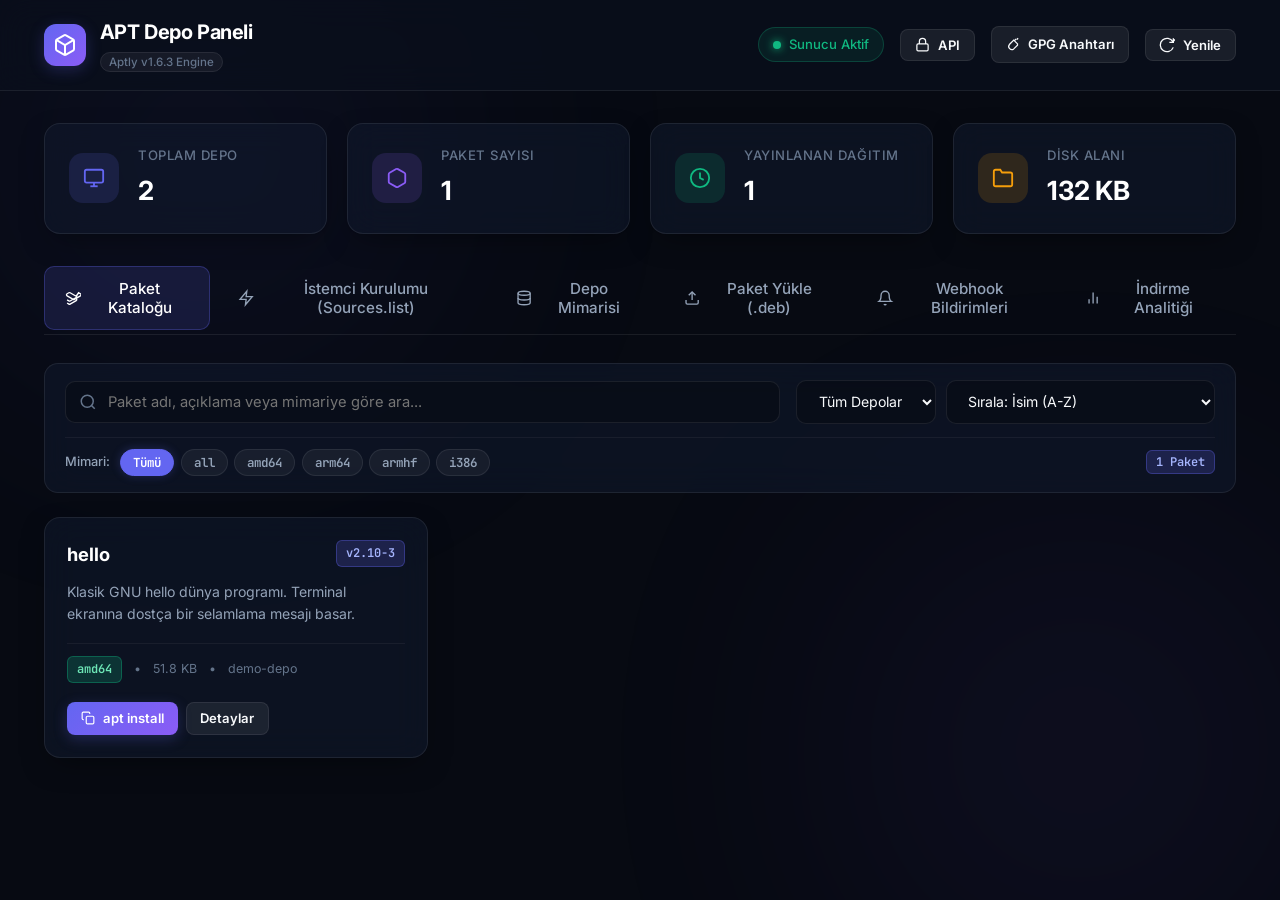
==== commit ad5b5c47: "feat: add advanced filtering, in-depth package inspector, REST API auth, and portal enhancements" ====
--- a/web/index.html
+++ b/web/index.html
@@ -39,6 +39,13 @@
                     <span class="status-dot"></span>
                     <span class="status-label" id="statusLabel">Sunucu Aktif</span>
                 </div>
+                <button class="btn btn-secondary btn-sm" id="btnApiSettings" title="API Güvenlik & Token Ayarları">
+                    <svg width="15" height="15" viewBox="0 0 24 24" fill="none" stroke="currentColor" stroke-width="2">
+                        <rect x="3" y="11" width="18" height="11" rx="2" ry="2"></rect>
+                        <path d="M7 11V7a5 5 0 0 1 10 0v4"></path>
+                    </svg>
+                    <span id="apiStatusNavLabel">API</span>
+                </button>
                 <a href="/public.key" download="parslinux-archive-keyring.gpg" class="btn btn-secondary btn-sm" id="btnDownloadGpgNav" title="GPG Depo İmza Anahtarını İndir">
                     <svg width="15" height="15" viewBox="0 0 24 24" fill="none" stroke="currentColor" stroke-width="2">
                         <path d="M21 2l-2 2m-1-1l-3 3m5 5l-6-6-7 7a5 5 0 0 0 7 7l6-6z"></path>
@@ -167,19 +174,44 @@
 
         <!-- SEKME 1: PAKET KATALOĞU -->
         <div class="tab-content active" id="packagesTab">
-            <!-- Arama & Filtre Çubuğu -->
+            <!-- Arama & Gelişmiş Filtre Çubuğu -->
             <div class="filter-card">
-                <div class="search-input-group">
-                    <svg class="search-icon" width="18" height="18" viewBox="0 0 24 24" fill="none" stroke="currentColor" stroke-width="2">
-                        <circle cx="11" cy="11" r="8"></circle>
-                        <line x1="21" y1="21" x2="16.65" y2="16.65"></line>
-                    </svg>
-                    <input type="text" id="searchInput" placeholder="Paket adı, açıklama veya mimariye göre ara..." autocomplete="off">
-                </div>
-                <div class="filter-select-group">
-                    <select id="repoFilterSelect" aria-label="Depo Filtrele">
-                        <option value="all">Tüm Depolar</option>
-                    </select>
+                <div class="filter-main-row">
+                    <div class="search-input-group">
+                        <svg class="search-icon" width="18" height="18" viewBox="0 0 24 24" fill="none" stroke="currentColor" stroke-width="2">
+                            <circle cx="11" cy="11" r="8"></circle>
+                            <line x1="21" y1="21" x2="16.65" y2="16.65"></line>
+                        </svg>
+                        <input type="text" id="searchInput" placeholder="Paket adı, açıklama veya mimariye göre ara..." autocomplete="off">
+                        <button type="button" id="btnSearchClear" class="search-clear-btn" title="Aramayı Temizle" style="display: none;">✕</button>
+                    </div>
+                    <div class="filter-select-group">
+                        <select id="repoFilterSelect" aria-label="Depo Filtrele">
+                            <option value="all">Tüm Depolar</option>
+                        </select>
+                        <select id="sortSelect" aria-label="Sıralama Seç">
+                            <option value="name-asc">Sırala: İsim (A-Z)</option>
+                            <option value="name-desc">Sırala: İsim (Z-A)</option>
+                            <option value="downloads-desc">Sırala: En Çok İndirilen</option>
+                            <option value="size-desc">Sırala: Boyut (Büyükten Küçüğe)</option>
+                            <option value="size-asc">Sırala: Boyut (Küçükten Büyüğe)</option>
+                        </select>
+                    </div>
+                </div>
+
+                <div class="filter-secondary-row">
+                    <div class="arch-filter-pills" id="archFilterPills">
+                        <span class="arch-pill-label">Mimari:</span>
+                        <button type="button" class="arch-pill active" data-arch="all">Tümü</button>
+                        <button type="button" class="arch-pill" data-arch="all-arch">all</button>
+                        <button type="button" class="arch-pill" data-arch="amd64">amd64</button>
+                        <button type="button" class="arch-pill" data-arch="arm64">arm64</button>
+                        <button type="button" class="arch-pill" data-arch="armhf">armhf</button>
+                        <button type="button" class="arch-pill" data-arch="i386">i386</button>
+                    </div>
+                    <div class="filter-results-info">
+                        <span id="packageResultsCount" class="badge badge-primary">0 Paket</span>
+                    </div>
                 </div>
             </div>
 
@@ -236,6 +268,25 @@
                         </div>
                     </div>
 
+                    <!-- Adım 0B: WKD Otomatik Doğrulama -->
+                    <div class="setup-step">
+                        <div class="step-badge" style="background: #6366f1;">🌐</div>
+                        <div class="step-body">
+                            <div style="display: flex; justify-content: space-between; align-items: center; flex-wrap: wrap; gap: 0.5rem; margin-bottom: 0.25rem;">
+                                <h4 class="step-title" style="margin-bottom: 0;">Web Key Directory (WKD) ile Otomatik Doğrulama (RFC 9580)</h4>
+                                <span class="badge badge-emerald" id="wkdStatusBadge">WKD Aktif</span>
+                            </div>
+                            <p class="step-desc">GnuPG ve modern APT istemcileri alan adı (WKD) üzerinden anahtarı doğrudan çekebilir:</p>
+                            <div class="code-box">
+                                <pre><code id="codeWkdImport">gpg --locate-keys repo@parslinux.org && gpg --export repo@parslinux.org | sudo gpg --dearmor --yes -o /etc/apt/keyrings/parslinux-archive-keyring.gpg</code></pre>
+                                <button class="copy-btn" data-copy="codeWkdImport" title="Kopyala">
+                                    <svg width="16" height="16" viewBox="0 0 24 24" fill="none" stroke="currentColor" stroke-width="2"><rect x="9" y="9" width="13" height="13" rx="2" ry="2"></rect><path d="M5 15H4a2 2 0 0 1-2-2V4a2 2 0 0 1 2-2h9a2 2 0 0 1 2 2v1"></path></svg>
+                                    <span>Kopyala</span>
+                                </button>
+                            </div>
+                        </div>
+                    </div>
+
                     <!-- Adım 1 -->
                     <div class="setup-step">
                         <div class="step-badge">1</div>
@@ -504,6 +555,47 @@
                             <h3 class="metric-kpi-val" id="metricLastDownload" style="font-size: 1.1rem;">-</h3>
                             <span class="metric-kpi-sub" id="metricLastPackage">-</span>
                         </div>
+                    </div>
+                </div>
+
+                <!-- Zaman Serisi Trend Grafiği (SVG Chart) -->
+                <div class="metrics-chart-card">
+                    <div class="metrics-box-header">
+                        <h4 class="metrics-box-title">
+                            <svg width="18" height="18" viewBox="0 0 24 24" fill="none" stroke="currentColor" stroke-width="2">
+                                <path d="M3 3v18h18"></path>
+                                <path d="m19 9-5 5-4-4-3 3"></path>
+                            </svg>
+                            <span>İndirme Zaman Serisi Trendi (Son 7 Gün)</span>
+                        </h4>
+                        <div style="display: flex; align-items: center; gap: 0.75rem;">
+                            <div style="display: flex; align-items: center; gap: 0.35rem; font-size: 0.8rem; color: var(--text-secondary);">
+                                <span style="display: inline-block; width: 10px; height: 10px; border-radius: 50%; background: #6366f1;"></span>
+                                <span>Günlük İndirmeler</span>
+                            </div>
+                            <span class="badge badge-primary" id="chartTotalPeriod">0 İndirme</span>
+                        </div>
+                    </div>
+                    <div class="chart-wrapper" id="metricsChartContainer">
+                        <svg class="chart-svg" id="downloadTrendsSvg" viewBox="0 0 800 200" preserveAspectRatio="none">
+                            <defs>
+                                <linearGradient id="chartGradient" x1="0" y1="0" x2="1" y2="0">
+                                    <stop offset="0%" stop-color="#6366f1"/>
+                                    <stop offset="50%" stop-color="#a855f7"/>
+                                    <stop offset="100%" stop-color="#38bdf8"/>
+                                </linearGradient>
+                                <linearGradient id="areaGradient" x1="0" y1="0" x2="0" y2="1">
+                                    <stop offset="0%" stop-color="#6366f1" stop-opacity="0.45"/>
+                                    <stop offset="100%" stop-color="#6366f1" stop-opacity="0.0"/>
+                                </linearGradient>
+                            </defs>
+                            <g id="chartGridGroup"></g>
+                            <path id="chartAreaPath" class="chart-area" d=""></path>
+                            <path id="chartLinePath" class="chart-line" d=""></path>
+                            <g id="chartDotsGroup"></g>
+                            <g id="chartLabelsGroup"></g>
+                        </svg>
+                        <div id="chartTooltip" class="chart-tooltip" style="display: none;"></div>
                     </div>
                 </div>
 
@@ -600,7 +692,7 @@
 
     <!-- Paket Detay Modalı -->
     <div class="modal-overlay" id="packageModal">
-        <div class="modal-dialog" style="max-width: 720px;">
+        <div class="modal-dialog" style="max-width: 780px;">
             <div class="modal-header">
                 <div class="modal-title-group">
                     <h3 class="modal-title" id="modalPkgName">Paket Adı</h3>
@@ -608,28 +700,64 @@
                 </div>
                 <button class="modal-close-btn" id="modalCloseBtn" aria-label="Kapat">&times;</button>
             </div>
-            <div class="modal-body" id="modalPkgBody">
-                <!-- Dinamik detaylar buraya gelir -->
-            </div>
-
-            <!-- Bağımlılık Ağacı Görselleştirici -->
-            <div class="dep-tree-container" id="modalDepContainer" style="padding: 0 1.5rem 1.5rem 1.5rem;">
-                <div class="dep-tree-header">
-                    <h4 class="dep-tree-title">
-                        <svg width="18" height="18" viewBox="0 0 24 24" fill="none" stroke="currentColor" stroke-width="2">
-                            <circle cx="18" cy="5" r="3"></circle>
-                            <circle cx="6" cy="12" r="3"></circle>
-                            <circle cx="18" cy="19" r="3"></circle>
-                            <line x1="8.59" y1="13.51" x2="15.42" y2="17.49"></line>
-                            <line x1="15.41" y1="6.51" x2="8.59" y2="10.49"></line>
-                        </svg>
-                        <span>Paket Bağımlılık Ağacı</span>
-                    </h4>
-                    <span class="badge badge-emerald" id="modalDepSummary">0 Bağımlılık</span>
-                </div>
-                <div id="modalDepTreeContent">
-                    <!-- Bağımlılık nodeları dinamik yüklenir -->
-                </div>
+
+            <!-- Modal Sekme Çubuğu -->
+            <div class="modal-subnav">
+                <button type="button" class="modal-tab-btn active" data-modaltab="modalViewOverview">📋 Genel & Bağımlılıklar</button>
+                <button type="button" class="modal-tab-btn" data-modaltab="modalViewFiles">📁 Dosya Ağacı (<span id="modalFilesCountBadge">0</span>)</button>
+                <button type="button" class="modal-tab-btn" data-modaltab="modalViewControl">📄 Debian Control</button>
+            </div>
+
+            <!-- Görünüm 1: Genel Bilgiler & Bağımlılıklar -->
+            <div class="modal-view active" id="modalViewOverview">
+                <div class="modal-body" id="modalPkgBody">
+                    <!-- Dinamik detaylar buraya gelir -->
+                </div>
+
+                <!-- Bağımlılık Ağacı Görselleştirici -->
+                <div class="dep-tree-container" id="modalDepContainer" style="padding: 0 1.5rem 1.5rem 1.5rem;">
+                    <div class="dep-tree-header">
+                        <h4 class="dep-tree-title">
+                            <svg width="18" height="18" viewBox="0 0 24 24" fill="none" stroke="currentColor" stroke-width="2">
+                                <circle cx="18" cy="5" r="3"></circle>
+                                <circle cx="6" cy="12" r="3"></circle>
+                                <circle cx="18" cy="19" r="3"></circle>
+                                <line x1="8.59" y1="13.51" x2="15.42" y2="17.49"></line>
+                                <line x1="15.41" y1="6.51" x2="8.59" y2="10.49"></line>
+                            </svg>
+                            <span>Paket Bağımlılık Ağacı</span>
+                        </h4>
+                        <span class="badge badge-emerald" id="modalDepSummary">0 Bağımlılık</span>
+                    </div>
+                    <div id="modalDepTreeContent">
+                        <!-- Bağımlılık nodeları dinamik yüklenir -->
+                    </div>
+                </div>
+            </div>
+
+            <!-- Görünüm 2: Paket İçi Dosya Gezgini -->
+            <div class="modal-view" id="modalViewFiles" style="display: none; padding: 1.25rem 1.5rem;">
+                <div style="display: flex; justify-content: space-between; align-items: center; margin-bottom: 0.85rem; gap: 0.75rem; flex-wrap: wrap;">
+                    <div style="position: relative; flex: 1; min-width: 200px;">
+                        <input type="text" id="modalFileSearchInput" placeholder="Paket içindeki dosyalarda ara..." style="width: 100%; background: rgba(0,0,0,0.3); border: 1px solid var(--border-color); border-radius: 8px; padding: 0.45rem 0.85rem; color: #fff; font-size: 0.85rem;">
+                    </div>
+                    <span class="badge badge-primary" id="modalFilesSizeBadge">0 KB</span>
+                </div>
+                <div class="pkg-files-tree" id="modalFilesTreeList">
+                    <div class="text-center text-muted" style="padding: 2.5rem;">Dosyalar taranıyor...</div>
+                </div>
+            </div>
+
+            <!-- Görünüm 3: Control Dosyası -->
+            <div class="modal-view" id="modalViewControl" style="display: none; padding: 1.25rem 1.5rem;">
+                <div style="display: flex; justify-content: space-between; align-items: center; margin-bottom: 0.75rem;">
+                    <span style="font-size: 0.85rem; color: var(--text-secondary);">DEBIAN/control kaynak metni:</span>
+                    <button class="copy-btn" id="btnCopyControlText" title="Control Metnini Kopyala">
+                        <svg width="14" height="14" viewBox="0 0 24 24" fill="none" stroke="currentColor" stroke-width="2"><rect x="9" y="9" width="13" height="13" rx="2" ry="2"></rect><path d="M5 15H4a2 2 0 0 1-2-2V4a2 2 0 0 1 2-2h9a2 2 0 0 1 2 2v1"></path></svg>
+                        <span>Kopyala</span>
+                    </button>
+                </div>
+                <pre class="control-code-box"><code id="modalControlRaw">Control bilgisi yükleniyor...</code></pre>
             </div>
 
             <div class="modal-footer">
@@ -646,6 +774,35 @@
         </div>
     </div>
 
+    <!-- API Token & Güvenlik Ayarları Modalı -->
+    <div class="modal-overlay" id="apiTokenModal">
+        <div class="modal-dialog" style="max-width: 480px;">
+            <div class="modal-header">
+                <div class="modal-title-group">
+                    <h3 class="modal-title">🔐 REST API & Güvenlik Ayarları</h3>
+                </div>
+                <button class="modal-close-btn" id="modalApiCloseBtn" aria-label="Kapat">&times;</button>
+            </div>
+            <div class="modal-body">
+                <p style="font-size: 0.88rem; color: var(--text-secondary); margin-bottom: 1rem;">
+                    Paket yükleme (<code>/api/upload</code>) ve metrik sıfırlama (<code>/api/metrics/reset</code>) işlemlerini korumak için API Token tanımlayabilirsiniz.
+                </p>
+                <div style="margin-bottom: 1rem;">
+                    <label style="display: block; font-size: 0.82rem; color: #fff; margin-bottom: 0.4rem; font-weight: 600;">API Token (Bearer / X-API-Key):</label>
+                    <input type="password" id="inputApiToken" placeholder="API tokeninizi yapıştırın..." style="width: 100%; background: rgba(0,0,0,0.3); border: 1px solid var(--border-color); border-radius: 8px; padding: 0.6rem 0.85rem; color: #fff; font-family: var(--font-mono); font-size: 0.9rem;">
+                </div>
+                <div id="apiTokenTestResult" style="display: none; margin-bottom: 1rem; font-size: 0.85rem; padding: 0.6rem 0.8rem; border-radius: 6px;"></div>
+                <div style="background: rgba(255,255,255,0.03); border: 1px dashed var(--border-color); border-radius: 8px; padding: 0.75rem 1rem; font-size: 0.8rem; color: var(--text-muted); line-height: 1.5;">
+                    💡 Sunucuda token zorunluluğu kılmak için ana dizine <code>.api_token</code> dosyası oluşturabilir veya <code>APT_REPO_API_TOKEN</code> çevre değişkenini tanımlayabilirsiniz.
+                </div>
+            </div>
+            <div class="modal-footer" style="display: flex; justify-content: space-between;">
+                <button class="btn btn-secondary btn-sm" id="btnClearApiToken" style="border-color: rgba(239, 68, 68, 0.4); color: #f87171;">Jetonu Sil</button>
+                <button class="btn btn-primary btn-sm" id="btnSaveApiToken">Kaydet & Doğrula</button>
+            </div>
+        </div>
+    </div>
+
     <!-- Bildirim (Toast) Konteyneri -->
     <div class="toast-container" id="toastContainer"></div>
 
--- a/web/index.css
+++ b/web/index.css
@@ -291,15 +291,24 @@
     backdrop-filter: var(--glass-blur);
     border: 1px solid var(--border-color);
     border-radius: 14px;
-    padding: 0.85rem 1.2rem;
+    padding: 1rem 1.25rem;
+    display: flex;
+    flex-direction: column;
+    gap: 0.85rem;
+    margin-bottom: 1.5rem;
+}
+
+.filter-main-row {
     display: flex;
     gap: 1rem;
-    margin-bottom: 1.5rem;
-    align-items: center;
+    align-items: center;
+    width: 100%;
+    flex-wrap: wrap;
 }
 
 .search-input-group {
     flex: 1;
+    min-width: 260px;
     position: relative;
     display: flex;
     align-items: center;
@@ -309,13 +318,14 @@
     position: absolute;
     left: 14px;
     color: var(--text-muted);
+    pointer-events: none;
 }
 
 .search-input-group input {
     width: 100%;
     background: rgba(0, 0, 0, 0.25);
     border: 1px solid var(--border-color);
-    padding: 0.7rem 1rem 0.7rem 2.6rem;
+    padding: 0.7rem 2.2rem 0.7rem 2.6rem;
     border-radius: 10px;
     color: #fff;
     font-family: inherit;
@@ -329,10 +339,39 @@
     box-shadow: 0 0 0 3px var(--primary-glow);
 }
 
+.search-clear-btn {
+    position: absolute;
+    right: 12px;
+    background: rgba(255, 255, 255, 0.1);
+    border: none;
+    color: var(--text-muted);
+    width: 20px;
+    height: 20px;
+    border-radius: 50%;
+    display: flex;
+    align-items: center;
+    justify-content: center;
+    font-size: 11px;
+    cursor: pointer;
+    transition: var(--transition);
+}
+
+.search-clear-btn:hover {
+    background: rgba(239, 68, 68, 0.3);
+    color: #fff;
+}
+
+.filter-select-group {
+    display: flex;
+    gap: 0.6rem;
+    align-items: center;
+    flex-wrap: wrap;
+}
+
 .filter-select-group select {
     background: rgba(0, 0, 0, 0.25);
     border: 1px solid var(--border-color);
-    padding: 0.7rem 1.2rem;
+    padding: 0.7rem 1.1rem;
     border-radius: 10px;
     color: var(--text-primary);
     font-family: inherit;
@@ -344,6 +383,61 @@
 
 .filter-select-group select:focus {
     border-color: var(--primary);
+}
+
+.filter-secondary-row {
+    display: flex;
+    justify-content: space-between;
+    align-items: center;
+    width: 100%;
+    flex-wrap: wrap;
+    gap: 0.75rem;
+    padding-top: 0.65rem;
+    border-top: 1px solid rgba(255, 255, 255, 0.05);
+}
+
+.arch-filter-pills {
+    display: flex;
+    align-items: center;
+    gap: 0.4rem;
+    flex-wrap: wrap;
+}
+
+.arch-pill-label {
+    font-size: 0.8rem;
+    color: var(--text-secondary);
+    margin-right: 0.25rem;
+    font-weight: 500;
+}
+
+.arch-pill {
+    background: rgba(255, 255, 255, 0.05);
+    border: 1px solid var(--border-color);
+    color: var(--text-secondary);
+    padding: 0.25rem 0.75rem;
+    border-radius: 9999px;
+    font-size: 0.78rem;
+    font-weight: 600;
+    cursor: pointer;
+    transition: var(--transition);
+    font-family: var(--font-mono);
+}
+
+.arch-pill:hover {
+    background: rgba(99, 102, 241, 0.2);
+    color: #fff;
+    border-color: rgba(99, 102, 241, 0.4);
+}
+
+.arch-pill.active {
+    background: var(--primary);
+    border-color: var(--primary);
+    color: #fff;
+    box-shadow: 0 0 10px var(--primary-glow);
+}
+
+.filter-results-info {
+    font-size: 0.85rem;
 }
 
 /* Paket Kartları Grid */
@@ -477,35 +571,45 @@
     border-radius: 18px;
     padding: 2rem;
     box-shadow: var(--card-shadow);
+    min-width: 0;
+    max-width: 100%;
+    overflow: hidden;
 }
 
 .panel-header {
     margin-bottom: 1.75rem;
     padding-bottom: 1rem;
     border-bottom: 1px solid var(--border-color);
+    min-width: 0;
 }
 
 .panel-title {
     font-size: 1.35rem;
     font-weight: 700;
     color: #fff;
+    word-break: break-word;
 }
 
 .panel-subtitle {
     font-size: 0.92rem;
     color: var(--text-secondary);
     margin-top: 0.25rem;
+    word-break: break-word;
 }
 
 .setup-steps {
     display: flex;
     flex-direction: column;
     gap: 1.5rem;
+    min-width: 0;
+    max-width: 100%;
 }
 
 .setup-step {
     display: flex;
     gap: 1.25rem;
+    min-width: 0;
+    max-width: 100%;
 }
 
 .step-badge {
@@ -520,10 +624,13 @@
     font-weight: 700;
     font-size: 0.9rem;
     flex-shrink: 0;
+    margin-top: 2px;
 }
 
 .step-body {
     flex: 1;
+    min-width: 0;
+    max-width: 100%;
 }
 
 .step-title {
@@ -531,12 +638,14 @@
     font-weight: 600;
     color: #fff;
     margin-bottom: 0.35rem;
+    word-break: break-word;
 }
 
 .step-desc {
     font-size: 0.9rem;
     color: var(--text-secondary);
     margin-bottom: 0.75rem;
+    word-break: break-word;
 }
 
 .step-desc code {
@@ -545,6 +654,8 @@
     border-radius: 4px;
     color: #a5b4fc;
     font-family: var(--font-mono);
+    word-break: break-word;
+    overflow-wrap: anywhere;
 }
 
 .code-box {
@@ -553,20 +664,33 @@
     border-radius: 10px;
     padding: 0.85rem 1rem;
     display: flex;
-    align-items: center;
+    align-items: flex-start;
     justify-content: space-between;
-    gap: 1rem;
+    gap: 0.85rem;
+    min-width: 0;
+    max-width: 100%;
+    overflow: hidden;
 }
 
 .code-box pre {
     overflow-x: auto;
     flex: 1;
+    min-width: 0;
+    max-width: 100%;
+    margin: 0;
+    scrollbar-width: thin;
+    scrollbar-color: rgba(99, 102, 241, 0.4) transparent;
 }
 
 .code-box code {
     font-family: var(--font-mono);
     font-size: 0.85rem;
     color: #6ee7b7;
+    white-space: pre-wrap;
+    word-break: break-word;
+    overflow-wrap: anywhere;
+    line-height: 1.6;
+    display: block;
 }
 
 .copy-btn {
@@ -582,6 +706,9 @@
     display: flex;
     align-items: center;
     gap: 0.4rem;
+    flex-shrink: 0;
+    align-self: flex-start;
+    margin-top: 2px;
     transition: var(--transition);
 }
 
@@ -720,6 +847,121 @@
     justify-content: flex-end;
     gap: 0.75rem;
     background: rgba(0, 0, 0, 0.2);
+}
+
+/* Modal Alt Sekmeleri (Subnav) */
+.modal-subnav {
+    display: flex;
+    background: rgba(0, 0, 0, 0.35);
+    border-bottom: 1px solid var(--border-color);
+    padding: 0.35rem 1rem 0 1rem;
+    gap: 0.5rem;
+    overflow-x: auto;
+}
+
+.modal-tab-btn {
+    background: transparent;
+    border: none;
+    border-bottom: 2px solid transparent;
+    color: var(--text-secondary);
+    padding: 0.6rem 0.9rem;
+    font-size: 0.85rem;
+    font-weight: 600;
+    cursor: pointer;
+    transition: var(--transition);
+    white-space: nowrap;
+    border-radius: 6px 6px 0 0;
+}
+
+.modal-tab-btn:hover {
+    color: #fff;
+    background: rgba(255, 255, 255, 0.04);
+}
+
+.modal-tab-btn.active {
+    color: var(--primary);
+    border-bottom-color: var(--primary);
+    background: rgba(99, 102, 241, 0.1);
+}
+
+.modal-view {
+    max-height: 55vh;
+    overflow-y: auto;
+}
+
+/* Dosya Ağacı Gezgini (File Tree) */
+.pkg-files-tree {
+    background: rgba(5, 8, 16, 0.8);
+    border: 1px solid var(--border-color);
+    border-radius: 10px;
+    max-height: 380px;
+    overflow-y: auto;
+    font-family: var(--font-mono);
+    font-size: 0.82rem;
+}
+
+.pkg-file-row {
+    display: flex;
+    align-items: center;
+    justify-content: space-between;
+    padding: 0.4rem 0.75rem;
+    border-bottom: 1px solid rgba(255, 255, 255, 0.03);
+    transition: background 0.15s ease;
+}
+
+.pkg-file-row:hover {
+    background: rgba(99, 102, 241, 0.12);
+}
+
+.pkg-file-left {
+    display: flex;
+    align-items: center;
+    gap: 0.5rem;
+    overflow: hidden;
+    text-overflow: ellipsis;
+    white-space: nowrap;
+    color: #f1f5f9;
+}
+
+.pkg-file-icon {
+    font-size: 1rem;
+    flex-shrink: 0;
+}
+
+.pkg-file-name {
+    overflow: hidden;
+    text-overflow: ellipsis;
+    white-space: nowrap;
+}
+
+.pkg-file-name.is-dir {
+    color: #38bdf8;
+    font-weight: 600;
+}
+
+.pkg-file-right {
+    display: flex;
+    align-items: center;
+    gap: 0.75rem;
+    flex-shrink: 0;
+    color: var(--text-muted);
+    font-size: 0.75rem;
+}
+
+/* Control Kod Kutusu */
+.control-code-box {
+    background: rgba(5, 8, 16, 0.9);
+    border: 1px solid var(--border-color);
+    border-radius: 10px;
+    padding: 1rem 1.25rem;
+    max-height: 380px;
+    overflow: auto;
+    font-family: var(--font-mono);
+    font-size: 0.84rem;
+    color: #a5b4fc;
+    line-height: 1.6;
+    white-space: pre-wrap;
+    word-break: break-word;
 }
 
 /* Toast Bildirimleri */
@@ -1371,4 +1613,108 @@
     font-family: var(--font-mono);
 }
 
-
+/* İndirme Zaman Serisi Grafiği (SVG Chart) */
+.metrics-chart-card {
+    background: var(--surface-card);
+    backdrop-filter: blur(16px);
+    -webkit-backdrop-filter: blur(16px);
+    border: 1px solid var(--border-color);
+    border-radius: 14px;
+    padding: 1.5rem;
+    margin-bottom: 1.5rem;
+    box-shadow: 0 10px 30px rgba(0, 0, 0, 0.2);
+}
+
+.chart-wrapper {
+    position: relative;
+    width: 100%;
+    height: 220px;
+    margin-top: 0.5rem;
+}
+
+.chart-svg {
+    width: 100%;
+    height: 100%;
+    overflow: visible;
+}
+
+.chart-line {
+    fill: none;
+    stroke: url(#chartGradient);
+    stroke-width: 3.5;
+    stroke-linecap: round;
+    stroke-linejoin: round;
+    filter: drop-shadow(0 4px 10px rgba(99, 102, 241, 0.45));
+    transition: all 0.4s ease;
+}
+
+.chart-area {
+    fill: url(#areaGradient);
+    transition: all 0.4s ease;
+}
+
+.chart-grid-line {
+    stroke: rgba(255, 255, 255, 0.07);
+    stroke-dasharray: 4 4;
+    stroke-width: 1;
+}
+
+.chart-axis-label {
+    fill: var(--text-secondary);
+    font-size: 11px;
+    font-family: inherit;
+    text-anchor: middle;
+}
+
+.chart-y-label {
+    fill: var(--text-secondary);
+    font-size: 11px;
+    font-family: inherit;
+    text-anchor: end;
+}
+
+.chart-dot {
+    fill: #0b0f19;
+    stroke: #6366f1;
+    stroke-width: 3;
+    r: 5;
+    cursor: pointer;
+    transition: all 0.2s cubic-bezier(0.4, 0, 0.2, 1);
+}
+
+.chart-dot:hover {
+    r: 8;
+    stroke: #38bdf8;
+    fill: #38bdf8;
+    filter: drop-shadow(0 0 8px #38bdf8);
+}
+
+.chart-tooltip {
+    position: absolute;
+    background: rgba(15, 23, 42, 0.95);
+    backdrop-filter: blur(8px);
+    border: 1px solid rgba(99, 102, 241, 0.5);
+    border-radius: 8px;
+    padding: 0.4rem 0.75rem;
+    font-size: 0.8rem;
+    color: #fff;
+    pointer-events: none;
+    transform: translate(-50%, -125%);
+    box-shadow: 0 8px 20px rgba(0, 0, 0, 0.4);
+    white-space: nowrap;
+    z-index: 10;
+    transition: opacity 0.15s ease;
+}
+
+.chart-tooltip-date {
+    color: var(--text-secondary);
+    font-size: 0.72rem;
+    margin-bottom: 2px;
+}
+
+.chart-tooltip-val {
+    font-weight: 700;
+    color: #38bdf8;
+}
+
+
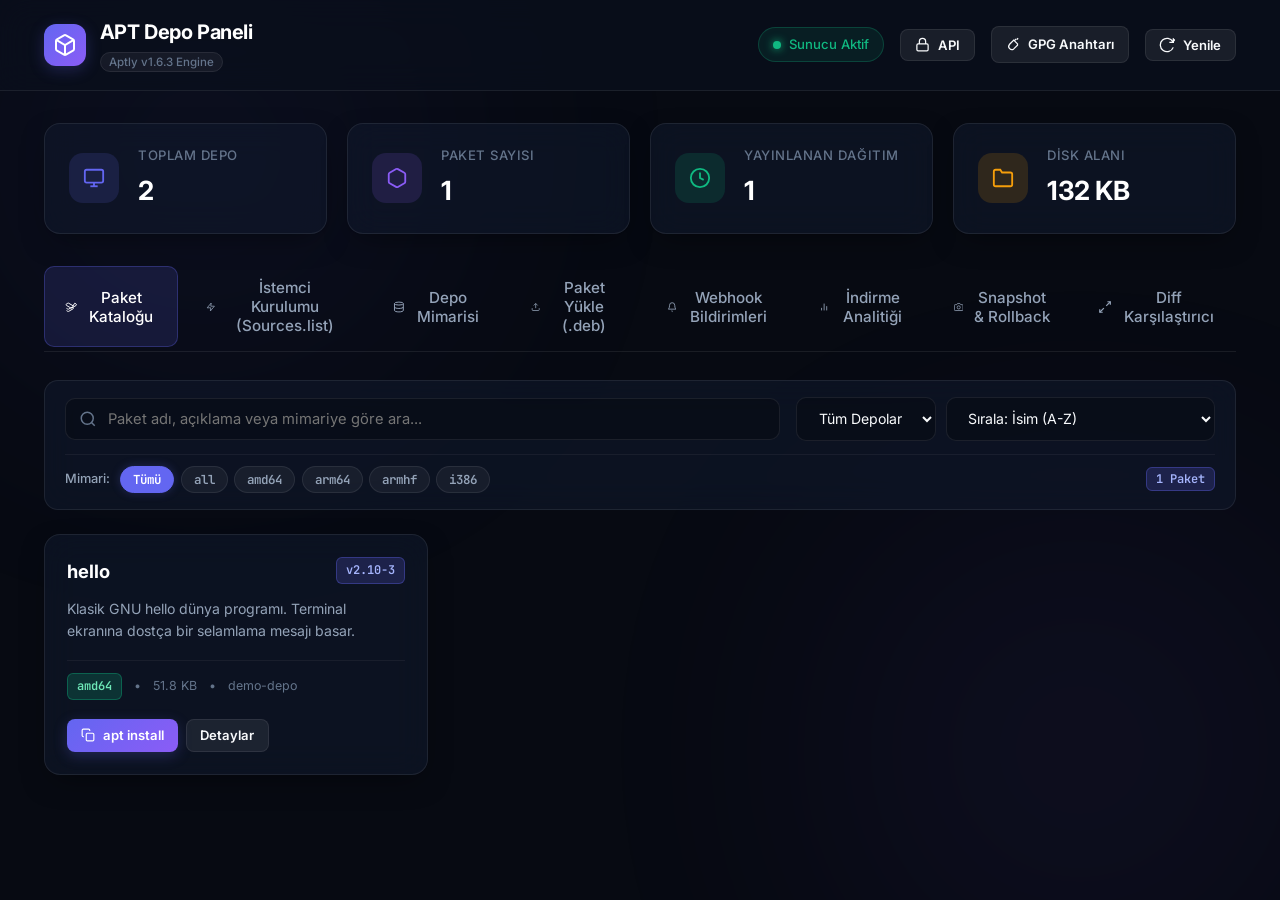
==== commit 988ae4d3: "feat: add Aptly Snapshot & Rollback management and Package Diff Inspector" ====
--- a/web/index.html
+++ b/web/index.html
@@ -170,6 +170,24 @@
                 </svg>
                 <span>İndirme Analitiği</span>
             </button>
+
+            <button class="tab-btn" data-tab="snapshotsTab" id="tabBtnSnapshots">
+                <svg width="18" height="18" viewBox="0 0 24 24" fill="none" stroke="currentColor" stroke-width="2">
+                    <path d="M23 19a2 2 0 0 1-2 2H3a2 2 0 0 1-2-2V8a2 2 0 0 1 2-2h4l2-3h6l2 3h4a2 2 0 0 1 2 2z"></path>
+                    <circle cx="12" cy="13" r="4"></circle>
+                </svg>
+                <span>Snapshot & Rollback</span>
+            </button>
+
+            <button class="tab-btn" data-tab="diffTab" id="tabBtnDiff">
+                <svg width="18" height="18" viewBox="0 0 24 24" fill="none" stroke="currentColor" stroke-width="2">
+                    <path d="M16 3h5v5"></path>
+                    <path d="M8 21H3v-5"></path>
+                    <path d="M21 3l-7 7"></path>
+                    <path d="M3 21l7-7"></path>
+                </svg>
+                <span>Diff Karşılaştırıcı</span>
+            </button>
         </nav>
 
         <!-- SEKME 1: PAKET KATALOĞU -->
@@ -370,6 +388,7 @@
                         <p>Depo mimarisi yükleniyor...</p>
                     </div>
                 </div>
+            </div>
         </div>
 
         <!-- SEKME 4: PAKET YÜKLEME FORMU -->
@@ -416,6 +435,33 @@
                             <span id="uploadProgressText" style="font-size: 0.88rem; color: var(--text-muted);"></span>
                         </div>
                     </div>
+
+                    <!-- Depodaki Son Paketler ve Yayın Durumu -->
+                    <div style="margin-top: 2rem; border-top: 1px solid var(--border-color); padding-top: 1.5rem;">
+                        <div style="display: flex; justify-content: space-between; align-items: center; margin-bottom: 1rem; flex-wrap: wrap; gap: 0.5rem;">
+                            <h4 style="font-size: 1.05rem; font-weight: 700; color: #fff; display: flex; align-items: center; gap: 0.5rem;">
+                                <span>📦</span> Depodaki Son Paketler ve Yayın Durumu
+                            </h4>
+                            <span class="badge badge-emerald" id="uploadedPackagesCountBadge">Yükleniyor...</span>
+                        </div>
+                        <div class="table-responsive" style="overflow-x: auto;">
+                            <table class="metrics-table" style="width: 100%;">
+                                <thead>
+                                    <tr>
+                                        <th>Paket Adı</th>
+                                        <th>Sürüm</th>
+                                        <th>Mimari</th>
+                                        <th>Bölüm / Depo</th>
+                                        <th>Boyut</th>
+                                        <th>Durum</th>
+                                    </tr>
+                                </thead>
+                                <tbody id="recentUploadsTableBody">
+                                    <!-- Dinamik dolar -->
+                                </tbody>
+                            </table>
+                        </div>
+                    </div>
                 </div>
             </div>
         </div>
@@ -487,6 +533,19 @@
                         </button>
                     </div>
                     <pre class="webhook-output-console" id="webhookConsoleOutput" style="display: none;"></pre>
+                </div>
+
+                <!-- Canlı Bildirim İletim Günlüğü -->
+                <div style="margin-top: 2rem; border-top: 1px solid var(--border-color); padding-top: 1.5rem;">
+                    <div style="display: flex; justify-content: space-between; align-items: center; margin-bottom: 1rem; flex-wrap: wrap; gap: 0.5rem;">
+                        <h4 style="font-size: 1.05rem; font-weight: 700; color: #fff; display: flex; align-items: center; gap: 0.5rem;">
+                            <span>📋</span> Son Webhook Bildirim İletimleri
+                        </h4>
+                        <span class="badge badge-primary">Canlı Akış</span>
+                    </div>
+                    <div id="webhookEventsFeed" style="display: flex; flex-direction: column; gap: 0.75rem;">
+                        <!-- Dinamik Webhook Olayları -->
+                    </div>
                 </div>
 
                 <div style="margin-top: 1.5rem; background: rgba(255, 255, 255, 0.03); border: 1px dashed var(--border-color); border-radius: 10px; padding: 1rem 1.25rem; font-size: 0.85rem; color: var(--text-secondary);">
@@ -688,6 +747,106 @@
                 </div>
             </div>
         </div>
+
+        <!-- SEKME 7: SNAPSHOT & ROLLBACK -->
+        <div class="tab-content" id="snapshotsTab">
+            <div class="tab-card">
+                <div class="tab-card-header" style="display: flex; justify-content: space-between; align-items: center; flex-wrap: wrap; gap: 1rem;">
+                    <div>
+                        <h3 class="tab-card-title">📸 Depo Anlık Görüntüleri (Snapshots) & Rollback</h3>
+                        <p class="tab-card-desc">Deponuzun anlık durumunun değişmez bir kopyasını alın, geçmiş sürümleri inceleyin ve tek tıkla geri yükleyin.</p>
+                    </div>
+                    <div style="display: flex; gap: 0.5rem;">
+                        <button class="btn btn-secondary btn-sm" id="btnRefreshSnapshots">
+                            <svg width="15" height="15" viewBox="0 0 24 24" fill="none" stroke="currentColor" stroke-width="2"><path d="M21.5 2v6h-6M21.34 15.57a10 10 0 1 1-.57-8.38l5.67-5.67"/></svg>
+                            <span>Yenile</span>
+                        </button>
+                        <button class="btn btn-primary btn-sm" id="btnOpenCreateSnapshotModal">
+                            <svg width="15" height="15" viewBox="0 0 24 24" fill="none" stroke="currentColor" stroke-width="2"><line x1="12" y1="5" x2="12" y2="19"></line><line x1="5" y1="12" x2="19" y2="12"></line></svg>
+                            <span>Yeni Snapshot Al</span>
+                        </button>
+                    </div>
+                </div>
+
+                <!-- Snapshot Kartları Izgarası -->
+                <div class="snapshots-grid" id="snapshotsContainer" style="display: grid; grid-template-columns: repeat(auto-fill, minmax(320px, 1fr)); gap: 1rem; margin-top: 1.5rem;">
+                    <div class="text-center text-muted" style="grid-column: 1 / -1; padding: 3rem;">Snapshot'lar yükleniyor...</div>
+                </div>
+            </div>
+        </div>
+
+        <!-- SEKME 8: DIFF KARŞILAŞTIRICI -->
+        <div class="tab-content" id="diffTab">
+            <div class="tab-card">
+                <div class="tab-card-header">
+                    <h3 class="tab-card-title">🔍 Paket & Sürüm Diff Karşılaştırıcı</h3>
+                    <p class="tab-card-desc">İki farklı paket sürümü veya iki snapshot arasındaki control dosyası ve dosya ağacı değişikliklerini görselleştirin.</p>
+                </div>
+
+                <!-- Mod Seçimi: Paket Diff veya Snapshot Diff -->
+                <div style="display: flex; gap: 1rem; margin: 1rem 0; border-bottom: 1px solid var(--border-color); padding-bottom: 1rem;">
+                    <button class="btn btn-secondary btn-sm active" id="diffModePkgBtn">📦 İki Paket Karşılaştır</button>
+                    <button class="btn btn-secondary btn-sm" id="diffModeSnapBtn">📸 İki Snapshot Karşılaştır</button>
+                </div>
+
+                <!-- Panel 1: Paket Karşılaştırma Seçicisi -->
+                <div id="diffPkgSection">
+                    <div style="display: grid; grid-template-columns: 1fr auto 1fr; gap: 1rem; align-items: flex-end; background: rgba(0,0,0,0.25); border: 1px solid var(--border-color); border-radius: 12px; padding: 1.25rem; margin-bottom: 1.5rem;">
+                        <div>
+                            <label style="display: block; font-size: 0.82rem; color: #fff; margin-bottom: 0.4rem; font-weight: 600;">Kaynak Paket (A):</label>
+                            <select id="diffPkg1Select" class="form-select" style="width: 100%; background: #0f172a; color: #fff; border: 1px solid var(--border-color); border-radius: 8px; padding: 0.6rem 0.85rem; font-size: 0.88rem;">
+                                <option value="">Paket seçin...</option>
+                            </select>
+                        </div>
+                        <div style="display: flex; align-items: center; justify-content: center; height: 100%; padding-bottom: 0.5rem; color: var(--accent); font-weight: bold; font-size: 1.2rem;">
+                            ⟷
+                        </div>
+                        <div>
+                            <label style="display: block; font-size: 0.82rem; color: #fff; margin-bottom: 0.4rem; font-weight: 600;">Hedef Paket (B):</label>
+                            <select id="diffPkg2Select" class="form-select" style="width: 100%; background: #0f172a; color: #fff; border: 1px solid var(--border-color); border-radius: 8px; padding: 0.6rem 0.85rem; font-size: 0.88rem;">
+                                <option value="">Karşılaştırılacak paket seçin...</option>
+                            </select>
+                        </div>
+                    </div>
+                    <div style="text-align: right; margin-bottom: 1.5rem;">
+                        <button class="btn btn-primary" id="btnExecutePkgDiff">
+                            <svg width="16" height="16" viewBox="0 0 24 24" fill="none" stroke="currentColor" stroke-width="2"><circle cx="11" cy="11" r="8"></circle><line x1="21" y1="21" x2="16.65" y2="16.65"></line></svg>
+                            <span>Farkları İncele (Diff)</span>
+                        </button>
+                    </div>
+                </div>
+
+                <!-- Panel 2: Snapshot Karşılaştırma Seçicisi -->
+                <div id="diffSnapSection" style="display: none;">
+                    <div style="display: grid; grid-template-columns: 1fr auto 1fr; gap: 1rem; align-items: flex-end; background: rgba(0,0,0,0.25); border: 1px solid var(--border-color); border-radius: 12px; padding: 1.25rem; margin-bottom: 1.5rem;">
+                        <div>
+                            <label style="display: block; font-size: 0.82rem; color: #fff; margin-bottom: 0.4rem; font-weight: 600;">1. Snapshot (A):</label>
+                            <select id="diffSnap1Select" class="form-select" style="width: 100%; background: #0f172a; color: #fff; border: 1px solid var(--border-color); border-radius: 8px; padding: 0.6rem 0.85rem; font-size: 0.88rem;">
+                                <option value="">Snapshot seçin...</option>
+                            </select>
+                        </div>
+                        <div style="display: flex; align-items: center; justify-content: center; height: 100%; padding-bottom: 0.5rem; color: var(--accent); font-weight: bold; font-size: 1.2rem;">
+                            ⟷
+                        </div>
+                        <div>
+                            <label style="display: block; font-size: 0.82rem; color: #fff; margin-bottom: 0.4rem; font-weight: 600;">2. Snapshot (B):</label>
+                            <select id="diffSnap2Select" class="form-select" style="width: 100%; background: #0f172a; color: #fff; border: 1px solid var(--border-color); border-radius: 8px; padding: 0.6rem 0.85rem; font-size: 0.88rem;">
+                                <option value="">Snapshot seçin...</option>
+                            </select>
+                        </div>
+                    </div>
+                    <div style="text-align: right; margin-bottom: 1.5rem;">
+                        <button class="btn btn-primary" id="btnExecuteSnapDiff">
+                            <svg width="16" height="16" viewBox="0 0 24 24" fill="none" stroke="currentColor" stroke-width="2"><circle cx="11" cy="11" r="8"></circle><line x1="21" y1="21" x2="16.65" y2="16.65"></line></svg>
+                            <span>Snapshot Farklarını İncele</span>
+                        </button>
+                    </div>
+                </div>
+
+                <!-- Diff Sonuç Alanı -->
+                <div id="diffResultsContainer" style="display: none;"></div>
+            </div>
+        </div>
     </main>
 
     <!-- Paket Detay Modalı -->
@@ -803,6 +962,75 @@
         </div>
     </div>
 
+    <!-- Snapshot Oluşturma Modalı -->
+    <div class="modal-overlay" id="snapshotCreateModal">
+        <div class="modal-dialog" style="max-width: 480px;">
+            <div class="modal-header">
+                <div class="modal-title-group">
+                    <h3 class="modal-title">📸 Yeni Depo Snapshot'ı Al</h3>
+                </div>
+                <button class="modal-close-btn" id="modalSnapCreateCloseBtn" aria-label="Kapat">&times;</button>
+            </div>
+            <div class="modal-body">
+                <div style="margin-bottom: 1rem;">
+                    <label style="display: block; font-size: 0.82rem; color: #fff; margin-bottom: 0.4rem; font-weight: 600;">Kaynak Depo:</label>
+                    <select id="snapCreateRepoSelect" class="form-select" style="width: 100%; background: #0f172a; color: #fff; border: 1px solid var(--border-color); border-radius: 8px; padding: 0.6rem 0.85rem; font-size: 0.88rem;">
+                        <option value="parslinux">parslinux (31 paket)</option>
+                    </select>
+                </div>
+                <div style="margin-bottom: 1rem;">
+                    <label style="display: block; font-size: 0.82rem; color: #fff; margin-bottom: 0.4rem; font-weight: 600;">Snapshot Adı (Boş bırakılırsa otomatik üretilir):</label>
+                    <input type="text" id="snapCreateNameInput" placeholder="Örn: snap_parslinux_v1_1" style="width: 100%; background: rgba(0,0,0,0.3); border: 1px solid var(--border-color); border-radius: 8px; padding: 0.6rem 0.85rem; color: #fff; font-family: var(--font-mono); font-size: 0.9rem;">
+                </div>
+                <div style="margin-bottom: 1rem;">
+                    <label style="display: block; font-size: 0.82rem; color: #fff; margin-bottom: 0.4rem; font-weight: 600;">Açıklama (İsteğe bağlı):</label>
+                    <input type="text" id="snapCreateDescInput" placeholder="Örn: ParsLinux 0.1 Kararlı Sürüm Öncesi Yedek" style="width: 100%; background: rgba(0,0,0,0.3); border: 1px solid var(--border-color); border-radius: 8px; padding: 0.6rem 0.85rem; color: #fff; font-size: 0.88rem;">
+                </div>
+            </div>
+            <div class="modal-footer" style="display: flex; justify-content: flex-end; gap: 0.5rem;">
+                <button class="btn btn-secondary" id="modalSnapCreateCancelBtn">İptal</button>
+                <button class="btn btn-primary" id="btnSubmitCreateSnapshot">Snapshot Oluştur</button>
+            </div>
+        </div>
+    </div>
+
+    <!-- Snapshot Rollback (Geri Yükleme) Modalı -->
+    <div class="modal-overlay" id="snapshotRollbackModal">
+        <div class="modal-dialog" style="max-width: 500px;">
+            <div class="modal-header">
+                <div class="modal-title-group">
+                    <h3 class="modal-title" style="color: #f59e0b;">↺ Depoyu Snapshot'a Geri Yükle</h3>
+                </div>
+                <button class="modal-close-btn" id="modalSnapRollbackCloseBtn" aria-label="Kapat">&times;</button>
+            </div>
+            <div class="modal-body">
+                <div style="background: rgba(245, 158, 11, 0.1); border: 1px solid rgba(245, 158, 11, 0.3); border-radius: 8px; padding: 0.85rem 1rem; margin-bottom: 1.25rem; font-size: 0.85rem; color: #fbbf24; line-height: 1.5;">
+                    ⚠️ <b>Dikkat:</b> Bu işlem hedef depodaki paket listesini seçilen snapshot durumuna geri döndürecek ve APT yayını güncellenecektir.
+                </div>
+                <div style="margin-bottom: 1rem;">
+                    <label style="display: block; font-size: 0.82rem; color: var(--text-secondary); margin-bottom: 0.3rem;">Geri Yüklenecek Snapshot:</label>
+                    <div id="snapRollbackTargetName" style="font-family: var(--font-mono); font-weight: bold; color: var(--accent); font-size: 1.05rem;">-</div>
+                </div>
+                <div style="margin-bottom: 1rem;">
+                    <label style="display: block; font-size: 0.82rem; color: #fff; margin-bottom: 0.4rem; font-weight: 600;">Hedef Depo:</label>
+                    <select id="snapRollbackRepoSelect" class="form-select" style="width: 100%; background: #0f172a; color: #fff; border: 1px solid var(--border-color); border-radius: 8px; padding: 0.6rem 0.85rem; font-size: 0.88rem;">
+                        <option value="parslinux">parslinux</option>
+                    </select>
+                </div>
+                <div style="margin-bottom: 1rem;">
+                    <label style="display: block; font-size: 0.82rem; color: #fff; margin-bottom: 0.4rem; font-weight: 600;">Güncellenecek Dağıtım:</label>
+                    <select id="snapRollbackDistSelect" class="form-select" style="width: 100%; background: #0f172a; color: #fff; border: 1px solid var(--border-color); border-radius: 8px; padding: 0.6rem 0.85rem; font-size: 0.88rem;">
+                        <option value="bookworm">bookworm & 0.1 (Resmi Canlı Dağıtım)</option>
+                    </select>
+                </div>
+            </div>
+            <div class="modal-footer" style="display: flex; justify-content: flex-end; gap: 0.5rem;">
+                <button class="btn btn-secondary" id="modalSnapRollbackCancelBtn">İptal</button>
+                <button class="btn btn-primary" id="btnSubmitRollback" style="background: linear-gradient(135deg, #d97706, #b45309); border-color: #f59e0b;">↺ Geri Yüklemeyi Başlat</button>
+            </div>
+        </div>
+    </div>
+
     <!-- Bildirim (Toast) Konteyneri -->
     <div class="toast-container" id="toastContainer"></div>
 
--- a/web/index.css
+++ b/web/index.css
@@ -1717,4 +1717,167 @@
     color: #38bdf8;
 }
 
-
+/* ==============================================================================
+   Snapshot & Rollback Kartları
+   ============================================================================== */
+.snapshot-card {
+    background: var(--surface-card);
+    backdrop-filter: blur(12px);
+    -webkit-backdrop-filter: blur(12px);
+    border: 1px solid var(--border-color);
+    border-radius: 12px;
+    padding: 1.25rem;
+    display: flex;
+    flex-direction: column;
+    justify-content: space-between;
+    gap: 1rem;
+    transition: all 0.25s ease;
+    box-shadow: 0 4px 15px rgba(0, 0, 0, 0.15);
+}
+
+.snapshot-card:hover {
+    border-color: rgba(99, 102, 241, 0.45);
+    transform: translateY(-2px);
+    box-shadow: 0 8px 25px rgba(99, 102, 241, 0.15);
+}
+
+.snapshot-card-top {
+    display: flex;
+    justify-content: space-between;
+    align-items: flex-start;
+    gap: 0.5rem;
+}
+
+.snapshot-title {
+    font-size: 1rem;
+    font-weight: 700;
+    color: #fff;
+    font-family: var(--font-mono);
+    word-break: break-all;
+}
+
+.snapshot-meta-row {
+    font-size: 0.8rem;
+    color: var(--text-secondary);
+    display: flex;
+    align-items: center;
+    gap: 0.5rem;
+    margin-top: 0.35rem;
+}
+
+.snapshot-desc {
+    font-size: 0.85rem;
+    color: var(--text-muted);
+    line-height: 1.45;
+    background: rgba(0, 0, 0, 0.2);
+    padding: 0.5rem 0.75rem;
+    border-radius: 6px;
+    border: 1px solid rgba(255, 255, 255, 0.04);
+}
+
+.snapshot-actions {
+    display: flex;
+    gap: 0.5rem;
+    flex-wrap: wrap;
+    border-top: 1px solid var(--border-color);
+    padding-top: 0.85rem;
+}
+
+/* ==============================================================================
+   Diff Inspector Stilleri
+   ============================================================================== */
+.diff-summary-grid {
+    display: grid;
+    grid-template-columns: repeat(auto-fit, minmax(240px, 1fr));
+    gap: 1rem;
+    margin-bottom: 1.5rem;
+}
+
+.diff-summary-card {
+    background: rgba(15, 23, 42, 0.6);
+    border: 1px solid var(--border-color);
+    border-radius: 10px;
+    padding: 1rem;
+}
+
+.diff-summary-title {
+    font-size: 0.8rem;
+    text-transform: uppercase;
+    color: var(--text-secondary);
+    font-weight: 600;
+    margin-bottom: 0.4rem;
+}
+
+.diff-badge-add {
+    background: rgba(16, 185, 129, 0.15);
+    color: #34d399;
+    border: 1px solid rgba(16, 185, 129, 0.3);
+    padding: 0.15rem 0.5rem;
+    border-radius: 6px;
+    font-size: 0.75rem;
+    font-weight: 600;
+}
+
+.diff-badge-del {
+    background: rgba(239, 68, 68, 0.15);
+    color: #f87171;
+    border: 1px solid rgba(239, 68, 68, 0.3);
+    padding: 0.15rem 0.5rem;
+    border-radius: 6px;
+    font-size: 0.75rem;
+    font-weight: 600;
+}
+
+.diff-badge-mod {
+    background: rgba(245, 158, 11, 0.15);
+    color: #fbbf24;
+    border: 1px solid rgba(245, 158, 11, 0.3);
+    padding: 0.15rem 0.5rem;
+    border-radius: 6px;
+    font-size: 0.75rem;
+    font-weight: 600;
+}
+
+.diff-table-container {
+    background: rgba(15, 23, 42, 0.5);
+    border: 1px solid var(--border-color);
+    border-radius: 10px;
+    overflow-x: auto;
+    margin-top: 1rem;
+}
+
+.diff-table {
+    width: 100%;
+    border-collapse: collapse;
+    font-size: 0.85rem;
+    font-family: var(--font-mono);
+}
+
+.diff-table th {
+    background: rgba(0, 0, 0, 0.3);
+    padding: 0.75rem 1rem;
+    text-align: left;
+    font-size: 0.78rem;
+    color: var(--text-secondary);
+    border-bottom: 1px solid var(--border-color);
+}
+
+.diff-table td {
+    padding: 0.7rem 1rem;
+    border-bottom: 1px solid rgba(255, 255, 255, 0.04);
+}
+
+.diff-row-added {
+    background: rgba(16, 185, 129, 0.08);
+}
+
+.diff-row-removed {
+    background: rgba(239, 68, 68, 0.08);
+}
+
+.diff-row-modified {
+    background: rgba(245, 158, 11, 0.08);
+}
+
+
+
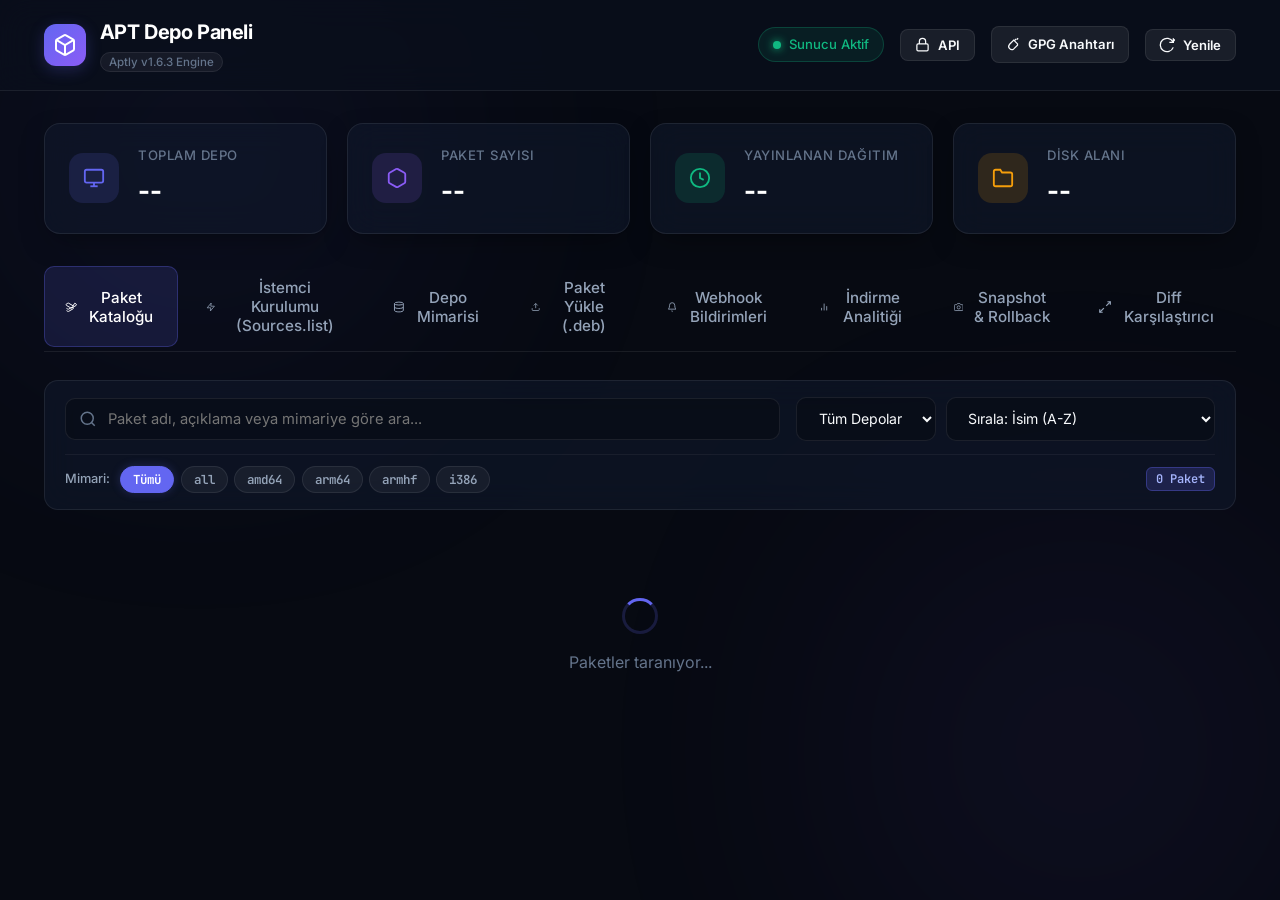
==== commit b4017519: "feat: complete Auto-Snapshot Hook, GeoIP Analytics, and Debian Changelog Generator" ====
--- a/web/index.html
+++ b/web/index.html
@@ -713,6 +713,45 @@
                         <div class="metrics-feed" id="metricsFeed">
                             <div class="text-center text-muted" style="padding: 3rem 1rem;">
                                 İstemcilerden (APT, browser, cURL) gelen indirme istekleri burada canlı listelenir.
+                            </div>
+                        </div>
+                    </div>
+                </div>
+
+                <!-- Coğrafi İstemci Dağılımı (GeoIP Analitiği) -->
+                <div class="metrics-geoip-card" style="margin-top: 1.5rem; background: var(--surface); border: 1px solid var(--border-color); border-radius: 14px; padding: 1.5rem;">
+                    <div class="metrics-box-header" style="margin-bottom: 1.25rem;">
+                        <h4 class="metrics-box-title" style="display: flex; align-items: center; gap: 0.5rem; font-size: 1.05rem; color: #fff; font-weight: 700;">
+                            <span>🌍</span> İstemci Coğrafi Dağılımı (GeoIP Analitiği)
+                        </h4>
+                        <div style="display: flex; gap: 0.5rem; align-items: center;">
+                            <span class="badge badge-primary" id="geoTotalCountriesBadge">0 Ülke</span>
+                            <span class="badge badge-emerald" id="geoTopRegionBadge">Lider: -</span>
+                        </div>
+                    </div>
+
+                    <div style="display: grid; grid-template-columns: repeat(auto-fit, minmax(320px, 1fr)); gap: 1.5rem;">
+                        <!-- Sol: Ülke Liderlik Tablosu ve Yüzdelik İlerleme Çubukları -->
+                        <div>
+                            <div style="font-size: 0.82rem; font-weight: 600; color: var(--text-secondary); margin-bottom: 0.85rem; text-transform: uppercase; letter-spacing: 0.5px;">
+                                Ülke Bazlı İndirme Oranları
+                            </div>
+                            <div id="geoCountriesList" style="display: flex; flex-direction: column; gap: 0.75rem;">
+                                <div class="text-center text-muted" style="padding: 1.5rem 1rem;">
+                                    Henüz coğrafi indirme verisi bulunmuyor.
+                                </div>
+                            </div>
+                        </div>
+
+                        <!-- Sağ: Şehir Bulutu & Dağılım Rozetleri -->
+                        <div>
+                            <div style="font-size: 0.82rem; font-weight: 600; color: var(--text-secondary); margin-bottom: 0.85rem; text-transform: uppercase; letter-spacing: 0.5px;">
+                                Şehir & Bölge Dağılımı (İstek Noktaları)
+                            </div>
+                            <div id="geoCitiesList" style="display: flex; flex-wrap: wrap; gap: 0.5rem; align-content: flex-start; padding: 0.85rem; background: rgba(0,0,0,0.25); border: 1px solid rgba(255,255,255,0.05); border-radius: 10px; min-height: 100px;">
+                                <div class="text-center text-muted" style="width: 100%; padding: 1.5rem 1rem;">
+                                    İstek geldikçe tespit edilen şehirler burada listelenir.
+                                </div>
                             </div>
                         </div>
                     </div>
--- a/web/index.css
+++ b/web/index.css
@@ -516,6 +516,8 @@
 .package-actions {
     display: flex;
     gap: 0.5rem;
+    flex-wrap: wrap;
+    align-items: center;
 }
 
 /* Butonlar */
